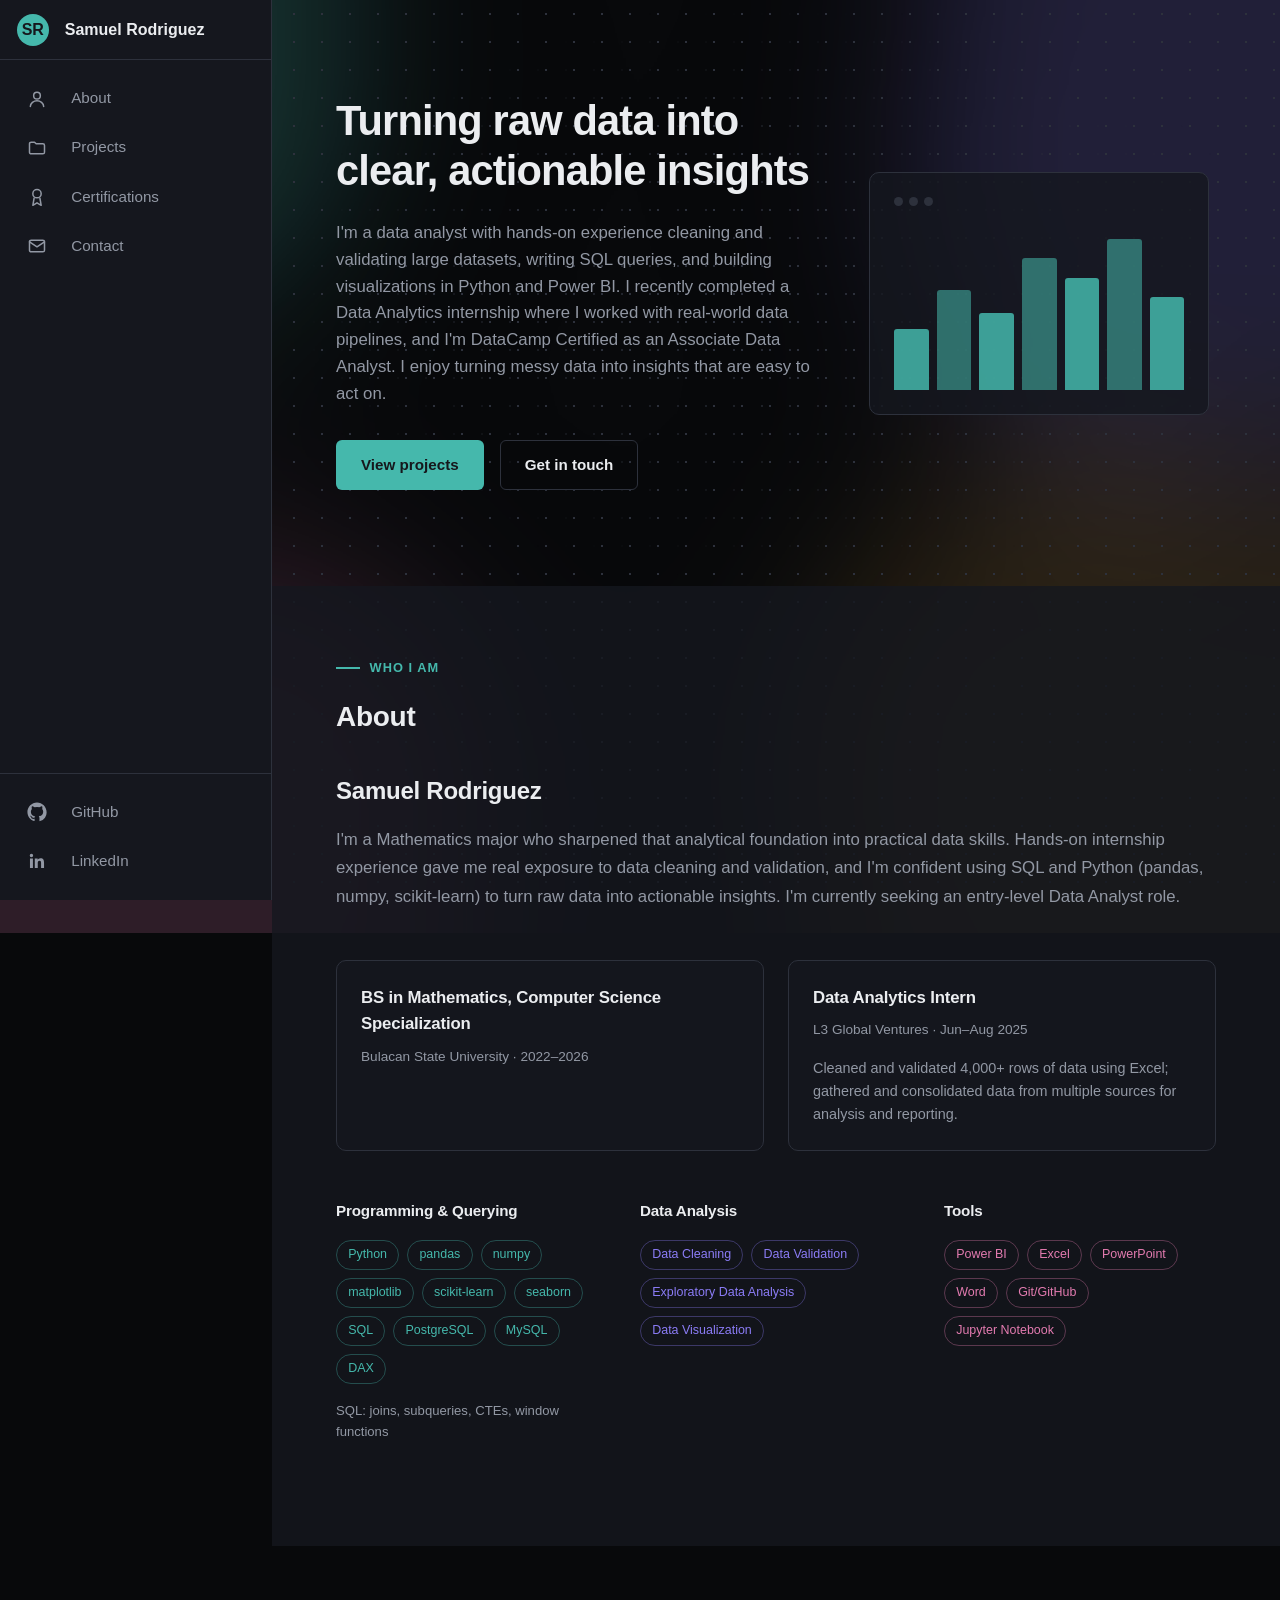
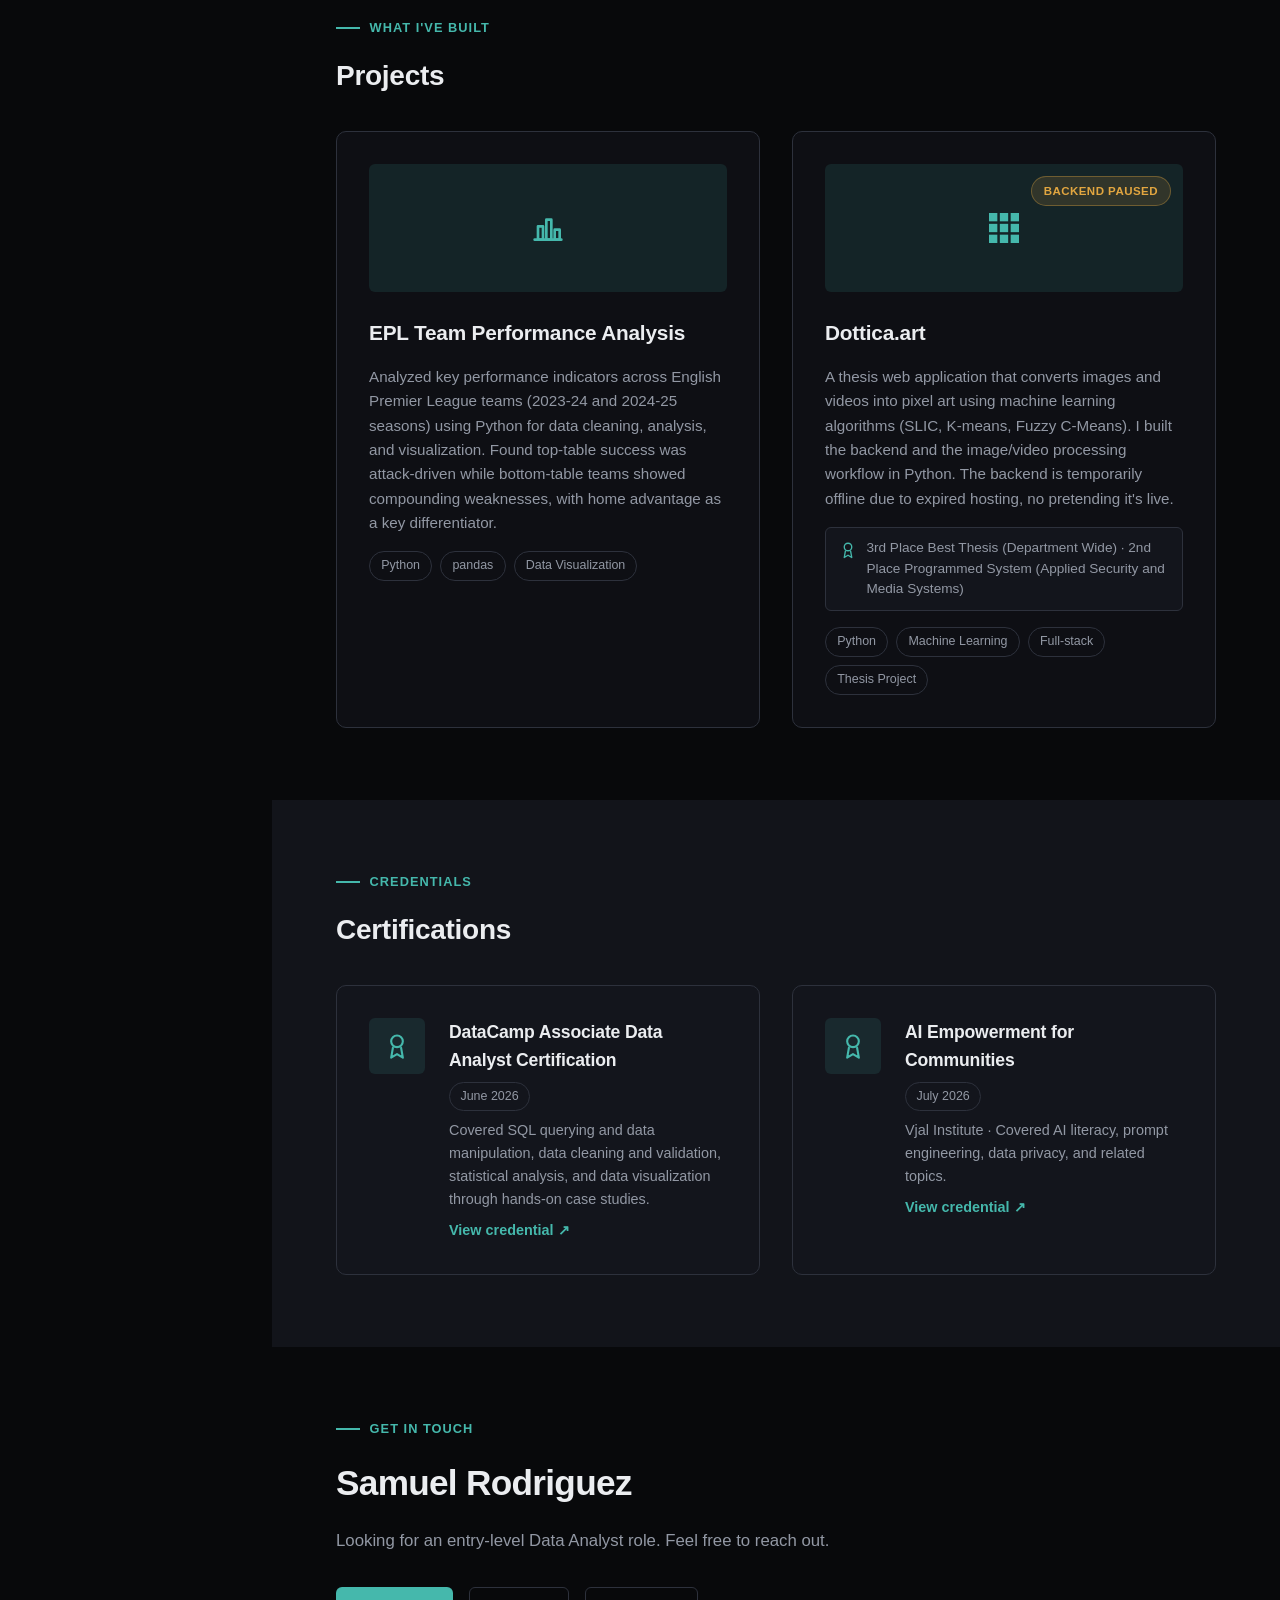
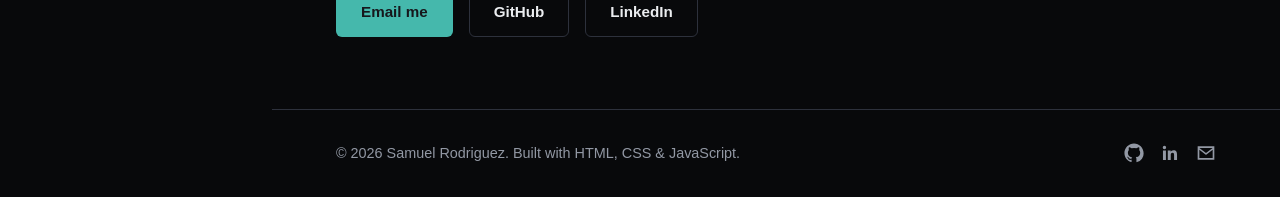
==== index.html @ 85817765 "Initial commit: Samuel Rodriguez data analyst portfolio Static HTML/CSS/JS portfolio site with EPL a" ====
<!DOCTYPE html>
<html lang="en">
<head>
  <meta charset="UTF-8">
  <meta name="viewport" content="width=device-width, initial-scale=1.0">
  <meta name="description" content="Samuel Rodriguez, Data Analyst portfolio featuring projects in Python, SQL, and Power BI.">
  <meta name="theme-color" content="#12141a">
  <title>Samuel Rodriguez | Data Analyst Portfolio</title>
  <link rel="icon" href="favicon.ico" sizes="any">
  <link rel="icon" href="assets/images/favicon-32x32.png" type="image/png" sizes="32x32">
  <link rel="icon" href="assets/images/favicon-16x16.png" type="image/png" sizes="16x16">
  <link rel="icon" href="assets/images/icon-192.png" type="image/png" sizes="192x192">
  <link rel="apple-touch-icon" href="assets/images/apple-touch-icon.png">
  <link rel="stylesheet" href="css/style.css?v=30">
</head>
<body>

  <input type="checkbox" id="sidebar-toggle" class="visually-hidden-checkbox">
  <label for="sidebar-toggle" class="sidebar-toggle-btn" aria-label="Toggle navigation menu">
    <svg viewBox="0 0 24 24" width="20" height="20" fill="none" stroke="currentColor" stroke-width="2" stroke-linecap="round" aria-hidden="true"><line x1="3" y1="6" x2="21" y2="6"/><line x1="3" y1="12" x2="21" y2="12"/><line x1="3" y1="18" x2="21" y2="18"/></svg>
  </label>

  <aside class="sidebar">
    <div class="sidebar-inner">
      <a href="#hero" class="sidebar-logo">
        <span class="sidebar-logo-mark">SR</span>
        Samuel Rodriguez
      </a>

      <nav class="sidebar-nav">
        <a href="#about">
          <svg viewBox="0 0 24 24" width="20" height="20" fill="none" stroke="currentColor" stroke-width="1.8" stroke-linecap="round" stroke-linejoin="round" aria-hidden="true"><circle cx="12" cy="8" r="4"/><path d="M4 21c0-4 4-7 8-7s8 3 8 7"/></svg>
          About
        </a>
        <a href="#projects">
          <svg viewBox="0 0 24 24" width="20" height="20" fill="none" stroke="currentColor" stroke-width="1.8" stroke-linecap="round" stroke-linejoin="round" aria-hidden="true"><path d="M3 7a2 2 0 0 1 2-2h4l2 2h8a2 2 0 0 1 2 2v8a2 2 0 0 1-2 2H5a2 2 0 0 1-2-2V7z"/></svg>
          Projects
        </a>
        <a href="#certifications">
          <svg viewBox="0 0 24 24" width="20" height="20" fill="none" stroke="currentColor" stroke-width="1.8" stroke-linecap="round" stroke-linejoin="round" aria-hidden="true"><circle cx="12" cy="8" r="5"/><path d="M8.5 13.5 7 22l5-3 5 3-1.5-8.5"/></svg>
          Certifications
        </a>
        <a href="#contact">
          <svg viewBox="0 0 24 24" width="20" height="20" fill="none" stroke="currentColor" stroke-width="1.8" stroke-linecap="round" stroke-linejoin="round" aria-hidden="true"><rect x="3" y="5" width="18" height="14" rx="2"/><path d="m3 7 9 6 9-6"/></svg>
          Contact
        </a>
      </nav>

      <div class="sidebar-social">
        <a href="https://github.com/samuel618" target="_blank" rel="noopener noreferrer">
          <svg viewBox="0 0 24 24" width="20" height="20" fill="currentColor" aria-hidden="true"><path d="M12 .5C5.73.5.5 5.73.5 12c0 5.08 3.29 9.39 7.86 10.91.57.1.78-.25.78-.55 0-.27-.01-1.17-.02-2.12-3.2.7-3.88-1.36-3.88-1.36-.53-1.34-1.29-1.7-1.29-1.7-1.05-.72.08-.71.08-.71 1.16.08 1.77 1.19 1.77 1.19 1.03 1.77 2.71 1.26 3.37.96.1-.75.4-1.26.73-1.55-2.55-.29-5.23-1.28-5.23-5.7 0-1.26.45-2.29 1.19-3.1-.12-.29-.52-1.46.11-3.05 0 0 .97-.31 3.18 1.18a11.05 11.05 0 0 1 5.8 0c2.2-1.49 3.17-1.18 3.17-1.18.63 1.59.23 2.76.11 3.05.74.81 1.19 1.84 1.19 3.1 0 4.43-2.69 5.41-5.25 5.69.41.36.78 1.07.78 2.15 0 1.55-.01 2.8-.01 3.18 0 .3.2.66.79.55A10.52 10.52 0 0 0 23.5 12c0-6.27-5.23-11.5-11.5-11.5z"/></svg>
          GitHub
        </a>
        <a href="https://www.linkedin.com/in/samuel-rodriguez-b9580335b" target="_blank" rel="noopener noreferrer">
          <svg viewBox="0 0 24 24" width="20" height="20" fill="currentColor" aria-hidden="true"><path d="M20.45 20.45h-3.55v-5.57c0-1.33-.02-3.04-1.85-3.04-1.85 0-2.14 1.45-2.14 2.94v5.67H9.36V9h3.41v1.56h.05c.47-.9 1.63-1.85 3.36-1.85 3.6 0 4.27 2.37 4.27 5.45v6.29zM5.34 7.43a2.06 2.06 0 1 1 0-4.12 2.06 2.06 0 0 1 0 4.12zM7.12 20.45H3.56V9h3.56v11.45z"/></svg>
          LinkedIn
        </a>
      </div>
    </div>
  </aside>

  <main>
    <section class="hero" id="hero">
      <div class="container hero-grid">
        <div class="hero-content">
          <h1 class="hero-headline">Turning raw data into clear, actionable insights</h1>
          <p class="hero-intro">
            I'm a data analyst with hands-on experience cleaning and validating large datasets,
            writing SQL queries, and building visualizations in Python and Power BI. I recently
            completed a Data Analytics internship where I worked with real-world data pipelines,
            and I'm DataCamp Certified as an Associate Data Analyst. I enjoy turning messy data
            into insights that are easy to act on.
          </p>
          <div class="hero-actions">
            <a href="#projects" class="btn btn-primary">View projects</a>
            <a href="mailto:samuelrod005@gmail.com" class="btn btn-secondary">Get in touch</a>
          </div>
        </div>

        <div class="hero-visual" aria-hidden="true">
          <div class="chart-card">
            <div class="chart-card-header">
              <span></span><span></span><span></span>
            </div>
            <div class="chart-bars">
              <div class="bar" style="--h: 38%"></div>
              <div class="bar" style="--h: 62%"></div>
              <div class="bar" style="--h: 48%"></div>
              <div class="bar" style="--h: 82%"></div>
              <div class="bar" style="--h: 70%"></div>
              <div class="bar" style="--h: 94%"></div>
              <div class="bar" style="--h: 58%"></div>
            </div>
          </div>
        </div>
      </div>
    </section>

    <section class="about" id="about">
      <div class="container">
        <div class="section-kicker">Who I am</div>
        <h2 class="section-heading">About</h2>
        <p class="about-name">Samuel Rodriguez</p>

        <p class="about-bio">
          I'm a Mathematics major who sharpened that analytical foundation into practical data
          skills. Hands-on internship experience gave me real exposure to data cleaning and
          validation, and I'm confident using SQL and Python (pandas, numpy, scikit-learn) to turn
          raw data into actionable insights. I'm currently seeking an entry-level Data Analyst role.
        </p>

        <div class="about-grid">
          <div class="about-card">
            <h3>BS in Mathematics, Computer Science Specialization</h3>
            <p class="about-card-meta">Bulacan State University &middot; 2022&ndash;2026</p>
          </div>
          <div class="about-card">
            <h3>Data Analytics Intern</h3>
            <p class="about-card-meta">L3 Global Ventures &middot; Jun&ndash;Aug 2025</p>
            <p>
              Cleaned and validated 4,000+ rows of data using Excel; gathered and consolidated data
              from multiple sources for analysis and reporting.
            </p>
          </div>
        </div>

        <div class="skills">
          <div class="skill-group">
            <h3 class="skill-group-title">Programming &amp; Querying</h3>
            <ul class="tag-list tag-list--teal">
              <li class="tag">Python</li>
              <li class="tag">pandas</li>
              <li class="tag">numpy</li>
              <li class="tag">matplotlib</li>
              <li class="tag">scikit-learn</li>
              <li class="tag">seaborn</li>
              <li class="tag">SQL</li>
              <li class="tag">PostgreSQL</li>
              <li class="tag">MySQL</li>
              <li class="tag">DAX</li>
            </ul>
            <p class="skill-group-note">SQL: joins, subqueries, CTEs, window functions</p>
          </div>
          <div class="skill-group">
            <h3 class="skill-group-title">Data Analysis</h3>
            <ul class="tag-list tag-list--violet">
              <li class="tag">Data Cleaning</li>
              <li class="tag">Data Validation</li>
              <li class="tag">Exploratory Data Analysis</li>
              <li class="tag">Data Visualization</li>
            </ul>
          </div>
          <div class="skill-group">
            <h3 class="skill-group-title">Tools</h3>
            <ul class="tag-list tag-list--rose">
              <li class="tag">Power BI</li>
              <li class="tag">Excel</li>
              <li class="tag">PowerPoint</li>
              <li class="tag">Word</li>
              <li class="tag">Git/GitHub</li>
              <li class="tag">Jupyter Notebook</li>
            </ul>
          </div>
        </div>
      </div>
    </section>

    <section class="projects" id="projects">
      <div class="container">
        <div class="section-kicker">What I've built</div>
        <h2 class="section-heading">Projects</h2>
        <div class="project-grid">

          <a class="project-card" href="projects/epl-team-performance-analysis.html">
            <div class="project-card-cover" aria-hidden="true">
              <svg viewBox="0 0 24 24" width="40" height="40" fill="none" stroke="currentColor" stroke-width="1.6" stroke-linecap="round" stroke-linejoin="round"><path d="M4 19h16"/><rect x="6" y="11" width="3" height="8"/><rect x="11" y="7" width="3" height="12"/><rect x="16" y="13" width="3" height="6"/></svg>
            </div>
            <div class="project-card-body">
              <h3 class="project-card-title">EPL Team Performance Analysis</h3>
              <p class="project-card-desc">
                Analyzed key performance indicators across English Premier League teams (2023-24 and
                2024-25 seasons) using Python for data cleaning, analysis, and visualization. Found
                top-table success was attack-driven while bottom-table teams showed compounding
                weaknesses, with home advantage as a key differentiator.
              </p>
              <ul class="tag-list">
                <li class="tag">Python</li>
                <li class="tag">pandas</li>
                <li class="tag">Data Visualization</li>
              </ul>
            </div>
          </a>

          <a class="project-card" href="projects/dottica-art.html">
            <div class="project-card-cover" aria-hidden="true">
              <span class="status-badge status-badge--warning">Backend paused</span>
              <svg viewBox="0 0 24 24" width="40" height="40" fill="currentColor" aria-hidden="true"><rect x="3" y="3" width="5" height="5"/><rect x="9.5" y="3" width="5" height="5"/><rect x="16" y="3" width="5" height="5"/><rect x="3" y="9.5" width="5" height="5"/><rect x="9.5" y="9.5" width="5" height="5"/><rect x="16" y="9.5" width="5" height="5"/><rect x="3" y="16" width="5" height="5"/><rect x="9.5" y="16" width="5" height="5"/><rect x="16" y="16" width="5" height="5"/></svg>
            </div>
            <div class="project-card-body">
              <h3 class="project-card-title">Dottica.art</h3>
              <p class="project-card-desc">
                A thesis web application that converts images and videos into pixel art using
                machine learning algorithms (SLIC, K-means, Fuzzy C-Means). I built the backend
                and the image/video processing workflow in Python. The backend is temporarily
                offline due to expired hosting, no pretending it's live.
              </p>
              <div class="project-card-awards">
                <svg viewBox="0 0 24 24" width="18" height="18" fill="none" stroke="currentColor" stroke-width="1.8" stroke-linecap="round" stroke-linejoin="round" aria-hidden="true"><circle cx="12" cy="8" r="5"/><path d="M8.5 13.5 7 22l5-3 5 3-1.5-8.5"/></svg>
                <span>3rd Place Best Thesis (Department Wide) &middot; 2nd Place Programmed System (Applied Security and Media Systems)</span>
              </div>
              <ul class="tag-list">
                <li class="tag">Python</li>
                <li class="tag">Machine Learning</li>
                <li class="tag">Full-stack</li>
                <li class="tag">Thesis Project</li>
              </ul>
            </div>
          </a>

          <!--
            CARD TEMPLATE — copy this block for each new project, fill in
            the placeholders, and point href/notebook links at your new
            project's files. See projects/_template.html for the matching
            detail page (with Notebook / Power BI / SQL result sections).

          <a class="project-card" href="projects/[project-slug].html">
            <div class="project-card-cover" aria-hidden="true">
              <svg viewBox="0 0 24 24" width="40" height="40" fill="none" stroke="currentColor" stroke-width="1.6" stroke-linecap="round" stroke-linejoin="round"><path d="M4 19h16"/><rect x="6" y="11" width="3" height="8"/><rect x="11" y="7" width="3" height="12"/><rect x="16" y="13" width="3" height="6"/></svg>
            </div>
            <div class="project-card-body">
              <h3 class="project-card-title">[Project Title]</h3>
              <p class="project-card-desc">
                [One or two sentences: what the project analyzes, the approach, and the headline finding.]
              </p>
              <ul class="tag-list">
                <li class="tag">[Tag]</li>
                <li class="tag">[Tag]</li>
                <li class="tag">[Tag]</li>
              </ul>
            </div>
          </a>
          -->

          <!-- More project cards go here (added in later steps) -->
        </div>
      </div>
    </section>

    <section class="certifications" id="certifications">
      <div class="container">
        <div class="section-kicker">Credentials</div>
        <h2 class="section-heading">Certifications</h2>
        <div class="cert-grid">

          <a class="cert-card" href="https://www.datacamp.com/certificate/DAA0010556005533" target="_blank" rel="noopener noreferrer">
            <div class="cert-card-cover" aria-hidden="true">
              <svg viewBox="0 0 24 24" width="28" height="28" fill="none" stroke="currentColor" stroke-width="1.8" stroke-linecap="round" stroke-linejoin="round"><circle cx="12" cy="8" r="5"/><path d="M8.5 13.5 7 22l5-3 5 3-1.5-8.5"/></svg>
            </div>
            <div class="cert-card-body">
              <div class="cert-card-heading">
                <h3 class="cert-card-title">DataCamp Associate Data Analyst Certification</h3>
                <span class="cert-card-date">June 2026</span>
              </div>
              <p class="cert-card-desc">
                Covered SQL querying and data manipulation, data cleaning and validation,
                statistical analysis, and data visualization through hands-on case studies.
              </p>
              <span class="project-link">View credential &#8599;</span>
            </div>
          </a>

          <a class="cert-card" href="https://cert.vjal.ai/certificate/?uid=6587735702311236791" target="_blank" rel="noopener noreferrer">
            <div class="cert-card-cover" aria-hidden="true">
              <svg viewBox="0 0 24 24" width="28" height="28" fill="none" stroke="currentColor" stroke-width="1.8" stroke-linecap="round" stroke-linejoin="round"><circle cx="12" cy="8" r="5"/><path d="M8.5 13.5 7 22l5-3 5 3-1.5-8.5"/></svg>
            </div>
            <div class="cert-card-body">
              <div class="cert-card-heading">
                <h3 class="cert-card-title">AI Empowerment for Communities</h3>
                <span class="cert-card-date">July 2026</span>
              </div>
              <p class="cert-card-desc">
                Vjal Institute &middot; Covered AI literacy, prompt engineering, data privacy,
                and related topics.
              </p>
              <span class="project-link">View credential &#8599;</span>
            </div>
          </a>

          <!-- More certification cards go here as new credentials are completed -->
        </div>
      </div>
    </section>

    <section class="contact" id="contact">
      <div class="container">
        <div class="section-kicker">Get in touch</div>
        <h2 class="contact-name">Samuel Rodriguez</h2>
        <p class="contact-tagline">
          Looking for an entry-level Data Analyst role. Feel free to reach out.
        </p>
        <div class="contact-actions">
          <a href="mailto:samuelrod005@gmail.com" class="btn btn-primary">Email me</a>
          <a href="https://github.com/samuel618" target="_blank" rel="noopener noreferrer" class="btn btn-secondary">GitHub</a>
          <a href="https://www.linkedin.com/in/samuel-rodriguez-b9580335b" target="_blank" rel="noopener noreferrer" class="btn btn-secondary">LinkedIn</a>
        </div>
      </div>
    </section>
  </main>

  <footer class="site-footer">
    <div class="container footer-content">
      <p class="footer-text">&copy; 2026 Samuel Rodriguez. Built with HTML, CSS &amp; JavaScript.</p>
      <div class="footer-social">
        <a href="https://github.com/samuel618" target="_blank" rel="noopener noreferrer" aria-label="GitHub profile">
          <svg viewBox="0 0 24 24" width="20" height="20" fill="currentColor" aria-hidden="true"><path d="M12 .5C5.73.5.5 5.73.5 12c0 5.08 3.29 9.39 7.86 10.91.57.1.78-.25.78-.55 0-.27-.01-1.17-.02-2.12-3.2.7-3.88-1.36-3.88-1.36-.53-1.34-1.29-1.7-1.29-1.7-1.05-.72.08-.71.08-.71 1.16.08 1.77 1.19 1.77 1.19 1.03 1.77 2.71 1.26 3.37.96.1-.75.4-1.26.73-1.55-2.55-.29-5.23-1.28-5.23-5.7 0-1.26.45-2.29 1.19-3.1-.12-.29-.52-1.46.11-3.05 0 0 .97-.31 3.18 1.18a11.05 11.05 0 0 1 5.8 0c2.2-1.49 3.17-1.18 3.17-1.18.63 1.59.23 2.76.11 3.05.74.81 1.19 1.84 1.19 3.1 0 4.43-2.69 5.41-5.25 5.69.41.36.78 1.07.78 2.15 0 1.55-.01 2.8-.01 3.18 0 .3.2.66.79.55A10.52 10.52 0 0 0 23.5 12c0-6.27-5.23-11.5-11.5-11.5z"/></svg>
        </a>
        <a href="https://www.linkedin.com/in/samuel-rodriguez-b9580335b" target="_blank" rel="noopener noreferrer" aria-label="LinkedIn profile">
          <svg viewBox="0 0 24 24" width="20" height="20" fill="currentColor" aria-hidden="true"><path d="M20.45 20.45h-3.55v-5.57c0-1.33-.02-3.04-1.85-3.04-1.85 0-2.14 1.45-2.14 2.94v5.67H9.36V9h3.41v1.56h.05c.47-.9 1.63-1.85 3.36-1.85 3.6 0 4.27 2.37 4.27 5.45v6.29zM5.34 7.43a2.06 2.06 0 1 1 0-4.12 2.06 2.06 0 0 1 0 4.12zM7.12 20.45H3.56V9h3.56v11.45z"/></svg>
        </a>
        <a href="mailto:samuelrod005@gmail.com" aria-label="Email Samuel">
          <svg viewBox="0 0 24 24" width="20" height="20" fill="currentColor" aria-hidden="true"><path d="M2 4h20v16H2V4zm2 2v.01L12 12l8-5.99V6H4zm16 2.24l-7.4 5.55a1 1 0 0 1-1.2 0L4 8.24V18h16V8.24z"/></svg>
        </a>
      </div>
    </div>
  </footer>

  <button type="button" id="scroll-top-btn" class="scroll-top-btn" aria-label="Scroll to top">
    <svg viewBox="0 0 24 24" width="20" height="20" fill="none" stroke="currentColor" stroke-width="2" stroke-linecap="round" stroke-linejoin="round" aria-hidden="true"><line x1="12" y1="19" x2="12" y2="5"/><polyline points="5 12 12 5 19 12"/></svg>
  </button>

  <script src="js/main.js?v=4"></script>
</body>
</html>
---- css/style.css ----
/* -------------------------------------------------------
   Variables (dark theme is the default look)
------------------------------------------------------- */
:root {
  /* Colors */
  --color-bg: #08090b;
  --color-bg-translucent: rgba(8, 9, 11, 0.85);
  --color-surface: #15171e;
  --color-surface-soft: rgba(21, 23, 30, 0.5);
  --color-surface-translucent: rgba(21, 23, 30, 0.8);
  --color-text: #ebedf0;
  --color-text-muted: #9298a4;
  --color-border: #2d313c;
  --color-primary: #45b8ac;
  --color-primary-hover: #379288;
  --color-primary-soft: rgba(69, 184, 172, 0.12);
  --color-warning: #e2a640;
  --color-warning-soft: rgba(226, 166, 64, 0.14);
  --color-violet: #8b7cf6;
  --color-violet-soft: rgba(139, 124, 246, 0.14);
  --color-rose: #e37bb0;
  --color-rose-soft: rgba(227, 123, 176, 0.14);

  /* Typography */
  --font-sans: -apple-system, BlinkMacSystemFont, "Segoe UI", Roboto, Helvetica, Arial, sans-serif;
  --font-mono: "SFMono-Regular", Consolas, "Liberation Mono", Menlo, monospace;

  /* Spacing scale */
  --space-1: 0.5rem;
  --space-2: 1rem;
  --space-3: 1.5rem;
  --space-4: 2rem;
  --space-5: 3rem;
  --space-6: 4.5rem;
  --space-7: 6rem;

  /* Layout */
  --max-width: 1320px;
  --container-padding: clamp(1.25rem, 5vw, 4rem);
  --sidebar-expanded: 272px;
  --project-content-width: min(1200px, 90%);
  --radius-sm: 6px;
  --radius-md: 10px;
  --transition: 0.15s ease;
}

/* Smooth cross-fade when navigating between pages (e.g. a project
   card to its detail page, or "Back to projects"). Native browser
   feature: no JS, and browsers that don't support it just navigate
   normally with no error. */
@view-transition {
  navigation: auto;
}

/* -------------------------------------------------------
   Reset
------------------------------------------------------- */
*,
*::before,
*::after {
  box-sizing: border-box;
}

html {
  scroll-behavior: smooth;
}

body {
  margin: 0;
  font-family: var(--font-sans);
  color: var(--color-text);
  background-color: var(--color-bg);
  line-height: 1.6;
  padding-left: var(--sidebar-expanded);
  /* Ambient background: the same crisp dot-grid used in the hero
     (procedural CSS, not a noisy raster texture) layered over a
     soft color-blob wash. Sections with their own solid
     background-color (About, Certifications) simply paint over
     both, so they only ever show through in the Hero/Projects/
     Footer bands. Fixed attachment makes those bands read as one
     continuous backdrop. Purely decorative — doesn't affect
     layout or element positions. */
  background-image: radial-gradient(var(--color-border) 1px, transparent 1px), url("../assets/images/bg-ambient.png");
  background-repeat: repeat, no-repeat;
  background-position: top left, top center;
  background-size: 28px 28px, cover;
  background-attachment: fixed, fixed;
}

@media (max-width: 768px) {
  body {
    background-attachment: scroll, scroll;
  }
}

ul {
  list-style: none;
  margin: 0;
  padding: 0;
}

a {
  color: inherit;
  text-decoration: none;
}

img {
  max-width: 100%;
  display: block;
}

h1, h2, h3, p {
  margin: 0;
}

.container {
  width: 100%;
  max-width: var(--max-width);
  margin: 0 auto;
  padding: 0 var(--container-padding);
}

/* -------------------------------------------------------
   Sidebar navigation
   Always open on desktop. On mobile it's an off-canvas
   drawer opened with the toggle button.
------------------------------------------------------- */
.visually-hidden-checkbox {
  position: absolute;
  width: 1px;
  height: 1px;
  padding: 0;
  margin: -1px;
  overflow: hidden;
  clip: rect(0, 0, 0, 0);
  white-space: nowrap;
  border: 0;
}

.sidebar-toggle-btn {
  display: none;
  position: fixed;
  top: 12px;
  left: 12px;
  z-index: 250;
  align-items: center;
  justify-content: center;
  width: 40px;
  height: 40px;
  background-color: var(--color-surface);
  border: 1px solid var(--color-border);
  border-radius: var(--radius-sm);
  color: var(--color-text);
  cursor: pointer;
}

.sidebar {
  position: fixed;
  top: 0;
  left: 0;
  height: 100vh;
  width: var(--sidebar-expanded);
  background-color: var(--color-surface);
  border-right: 1px solid var(--color-border);
  z-index: 200;
  overflow: hidden;
}

.sidebar-inner {
  width: var(--sidebar-expanded);
  height: 100%;
  display: flex;
  flex-direction: column;
}

.sidebar-logo {
  display: flex;
  align-items: center;
  gap: var(--space-2);
  height: 60px;
  padding: 0 var(--space-2) 0 1.05rem;
  flex-shrink: 0;
  border-bottom: 1px solid var(--color-border);
  font-weight: 700;
  white-space: nowrap;
}

.sidebar-logo-mark {
  display: flex;
  align-items: center;
  justify-content: center;
  width: 32px;
  height: 32px;
  border-radius: 50%;
  background-color: var(--color-primary);
  color: #16171c;
  font-weight: 700;
  flex-shrink: 0;
}

.sidebar-nav {
  flex: 1;
  display: flex;
  flex-direction: column;
  gap: 0.25rem;
  padding: var(--space-2);
}

.sidebar-nav a,
.sidebar-social a {
  display: flex;
  align-items: center;
  gap: var(--space-3);
  padding: 0.65rem 0.7rem;
  border-radius: var(--radius-sm);
  color: var(--color-text-muted);
  white-space: nowrap;
  font-size: 0.95rem;
  transition: background-color var(--transition), color var(--transition), box-shadow var(--transition);
}

.sidebar-nav a:hover,
.sidebar-social a:hover {
  background-color: var(--color-primary-soft);
  color: var(--color-primary);
}

.sidebar-nav a.active {
  background-color: var(--color-primary-soft);
  color: var(--color-primary);
  font-weight: 600;
  box-shadow: inset 3px 0 0 var(--color-primary);
}

.sidebar-nav svg,
.sidebar-social svg {
  flex-shrink: 0;
}

.sidebar-social {
  display: flex;
  flex-direction: column;
  gap: 0.25rem;
  padding: var(--space-2);
  border-top: 1px solid var(--color-border);
  flex-shrink: 0;
}

/* -------------------------------------------------------
   Buttons
------------------------------------------------------- */
.btn {
  display: inline-block;
  padding: 0.75rem 1.5rem;
  border-radius: var(--radius-sm);
  font-weight: 600;
  font-size: 0.95rem;
  border: 1px solid transparent;
  transition: background-color var(--transition), color var(--transition), border-color var(--transition);
}

.btn-primary {
  background-color: var(--color-primary);
  color: #16171c;
}

.btn-primary:hover {
  background-color: var(--color-primary-hover);
}

.btn-secondary {
  background-color: transparent;
  color: var(--color-text);
  border-color: var(--color-border);
}

.btn-secondary:hover {
  border-color: var(--color-primary);
  color: var(--color-primary);
}

/* -------------------------------------------------------
   Hero
------------------------------------------------------- */
.hero {
  position: relative;
  padding: var(--space-7) 0;
  overflow: hidden;
}

/* Subtle dot-grid texture behind the hero content, fading out
   toward the edges so it reads as texture, not a busy pattern. */
.hero::before {
  content: "";
  position: absolute;
  inset: 0;
  background-image: radial-gradient(var(--color-border) 1px, transparent 1px);
  background-size: 28px 28px;
  -webkit-mask-image: radial-gradient(ellipse at center, #000 0%, transparent 70%);
  mask-image: radial-gradient(ellipse at center, #000 0%, transparent 70%);
  pointer-events: none;
}

.hero > .container {
  position: relative;
}

.hero-grid {
  display: grid;
  grid-template-columns: 1.15fr 0.85fr;
  align-items: center;
  gap: var(--space-5);
}

.hero-content {
  display: flex;
  flex-direction: column;
  align-items: flex-start;
  gap: var(--space-3);
}

/* "Currently learning" status tag: an outlined pulsing indicator
   instead of a filled marketing-style badge. */
.status-tag {
  display: inline-flex;
  align-items: center;
  gap: 0.6rem;
  padding: 0.4rem 0.9rem 0.4rem 0.75rem;
  border: 1px solid var(--color-border);
  border-radius: 999px;
  font-size: 0.85rem;
  color: var(--color-text-muted);
}

.status-dot {
  width: 7px;
  height: 7px;
  border-radius: 50%;
  background-color: var(--color-primary);
  position: relative;
  flex-shrink: 0;
}

.status-dot::after {
  content: "";
  position: absolute;
  inset: -5px;
  border-radius: 50%;
  border: 1px solid var(--color-primary);
  opacity: 0.6;
  animation: status-pulse 2.4s ease-out infinite;
}

@keyframes status-pulse {
  0% { transform: scale(0.7); opacity: 0.6; }
  70% { transform: scale(1.8); opacity: 0; }
  100% { opacity: 0; }
}

.hero-headline {
  font-size: 2.6rem;
  line-height: 1.2;
  letter-spacing: -0.02em;
}

.hero-intro {
  color: var(--color-text-muted);
  font-size: 1.05rem;
  max-width: 54ch;
}

.hero-actions {
  display: flex;
  gap: var(--space-2);
  margin-top: var(--space-1);
}

/* Hero visual: a small mock dashboard card, filling the right-hand
   side instead of leaving it empty. */
.hero-visual {
  display: flex;
  justify-content: center;
}

.chart-card {
  width: 100%;
  max-width: 340px;
  background-color: var(--color-surface-translucent);
  border: 1px solid var(--color-border);
  border-radius: var(--radius-md);
  padding: var(--space-3);
}

.chart-card-header {
  display: flex;
  gap: 6px;
  margin-bottom: var(--space-3);
}

.chart-card-header span {
  width: 9px;
  height: 9px;
  border-radius: 50%;
  background-color: var(--color-border);
}

.chart-bars {
  display: flex;
  align-items: flex-end;
  gap: var(--space-1);
  height: 160px;
}

.bar {
  flex: 1;
  height: var(--h);
  background-color: var(--color-primary);
  border-radius: 3px 3px 0 0;
  opacity: 0.85;
}

.bar:nth-child(even) {
  opacity: 0.55;
}

/* -------------------------------------------------------
   Section headings
------------------------------------------------------- */
.section-kicker {
  display: flex;
  align-items: center;
  gap: 0.6rem;
  color: var(--color-primary);
  font-size: 0.8rem;
  font-weight: 700;
  text-transform: uppercase;
  letter-spacing: 0.08em;
  margin-bottom: var(--space-2);
}

.section-kicker::before {
  content: "";
  width: 24px;
  height: 2px;
  background-color: var(--color-primary);
  display: inline-block;
}

.section-heading {
  font-size: 1.75rem;
  letter-spacing: -0.01em;
  margin-bottom: var(--space-4);
}

.about,
.projects,
.certifications,
.contact {
  padding: var(--space-6) 0;
}

.about,
.certifications {
  background-color: var(--color-surface-translucent);
}

.contact-name {
  font-size: 2.2rem;
  letter-spacing: -0.02em;
  margin-bottom: var(--space-2);
}

.contact-tagline {
  color: var(--color-text-muted);
  font-size: 1.05rem;
  max-width: 60ch;
  margin-bottom: var(--space-4);
}

.contact-actions {
  display: flex;
  flex-wrap: wrap;
  gap: var(--space-2);
}

.project-grid,
.cert-grid {
  display: grid;
  grid-template-columns: repeat(auto-fill, minmax(320px, 1fr));
  gap: var(--space-4);
}

/* -------------------------------------------------------
   About section
------------------------------------------------------- */
.about-name {
  font-size: 1.5rem;
  font-weight: 700;
  letter-spacing: -0.01em;
  margin-bottom: var(--space-2);
}

.about-bio {
  color: var(--color-text-muted);
  font-size: 1.05rem;
  line-height: 1.7;
  margin-bottom: var(--space-5);
}

.about-grid {
  display: grid;
  grid-template-columns: repeat(auto-fit, minmax(260px, 1fr));
  gap: var(--space-3);
  margin-bottom: var(--space-5);
}

.about-card {
  border: 1px solid var(--color-border);
  border-radius: var(--radius-md);
  padding: var(--space-3);
  background-color: var(--color-surface-translucent);
}

.about-card h3 {
  font-size: 1.05rem;
  letter-spacing: -0.01em;
  margin-bottom: var(--space-1);
}

.about-card-meta {
  color: var(--color-text-muted);
  font-size: 0.85rem;
  margin-bottom: var(--space-2);
}

.about-card p:not(.about-card-meta) {
  color: var(--color-text-muted);
  font-size: 0.9rem;
  line-height: 1.6;
}

.skills {
  display: grid;
  grid-template-columns: repeat(auto-fit, minmax(220px, 1fr));
  gap: var(--space-4);
  margin-bottom: var(--space-4);
}

.skill-group-title {
  font-size: 0.95rem;
  letter-spacing: -0.01em;
  margin-bottom: var(--space-2);
}

.skill-group-note {
  margin-top: var(--space-2);
  color: var(--color-text-muted);
  font-size: 0.82rem;
}

/* Each skill group gets its own tag color, purely so the three
   categories are easier to tell apart at a glance. */
.tag-list--teal .tag {
  color: var(--color-primary);
  border-color: rgba(69, 184, 172, 0.35);
}

.tag-list--violet .tag {
  color: var(--color-violet);
  border-color: rgba(139, 124, 246, 0.35);
}

.tag-list--rose .tag {
  color: var(--color-rose);
  border-color: rgba(227, 123, 176, 0.35);
}

/* -------------------------------------------------------
   Project cards
   The whole card is a single link through to the project's
   detail page — no separate footer links.
------------------------------------------------------- */
.project-card {
  display: flex;
  flex-direction: column;
  gap: var(--space-3);
  border: 1px solid var(--color-border);
  border-radius: var(--radius-md);
  padding: var(--space-4);
  background-color: var(--color-surface-soft);
  transition: border-color var(--transition), transform var(--transition);
}

.project-card:hover {
  border-color: var(--color-primary);
  transform: translateY(-3px);
}

.project-card-cover {
  position: relative;
  display: flex;
  align-items: center;
  justify-content: center;
  height: 128px;
  border-radius: var(--radius-sm);
  background-color: var(--color-primary-soft);
  color: var(--color-primary);
}

/* Status badge: an outlined pill for flagging non-standard project
   states (e.g. "Backend paused"). Warning-colored, not error-red,
   since it's a hosting/cost decision, not something broken. */
.status-badge {
  display: inline-flex;
  align-items: center;
  padding: 0.3rem 0.75rem;
  border-radius: 999px;
  font-size: 0.72rem;
  font-weight: 700;
  text-transform: uppercase;
  letter-spacing: 0.04em;
  white-space: nowrap;
}

.status-badge--warning {
  background-color: var(--color-warning-soft);
  color: var(--color-warning);
  border: 1px solid rgba(226, 166, 64, 0.35);
}

.project-card-cover .status-badge {
  position: absolute;
  top: 0.75rem;
  right: 0.75rem;
}

/* Awards callout: visually set apart from the description text so
   it reads as a credential, not another sentence of prose. */
.project-card-awards {
  display: flex;
  align-items: flex-start;
  gap: 0.6rem;
  padding: 0.65rem 0.8rem;
  border: 1px solid var(--color-border);
  border-radius: var(--radius-sm);
  background-color: var(--color-surface-translucent);
  color: var(--color-text-muted);
  font-size: 0.85rem;
  line-height: 1.5;
}

.project-card-awards svg {
  flex-shrink: 0;
  margin-top: 0.15rem;
  color: var(--color-primary);
}

.project-card-body {
  display: flex;
  flex-direction: column;
  gap: var(--space-2);
}

.project-card-title {
  font-size: 1.3rem;
  letter-spacing: -0.01em;
  transition: color var(--transition);
}

.project-card:hover .project-card-title {
  color: var(--color-primary);
}

.project-card-desc {
  color: var(--color-text-muted);
  font-size: 0.95rem;
}

.tag-list {
  display: flex;
  flex-wrap: wrap;
  gap: 0.5rem;
}

.tag {
  font-size: 0.78rem;
  padding: 0.25rem 0.7rem;
  border: 1px solid var(--color-border);
  border-radius: 999px;
  color: var(--color-text-muted);
}

.project-link {
  font-size: 0.9rem;
  font-weight: 600;
  color: var(--color-primary);
  transition: color var(--transition);
}

.project-link:hover {
  color: var(--color-primary-hover);
}

/* -------------------------------------------------------
   Certification cards
   A compact, horizontal layout (icon beside text, not a big
   cover banner) so these read as "credential" rather than
   "project" at a glance, even reusing the same accent color.
------------------------------------------------------- */
.cert-card {
  display: flex;
  align-items: flex-start;
  gap: var(--space-3);
  border: 1px solid var(--color-border);
  border-radius: var(--radius-md);
  padding: var(--space-4);
  background-color: var(--color-surface-soft);
  transition: border-color var(--transition), transform var(--transition);
}

.cert-card:hover {
  border-color: var(--color-primary);
  transform: translateY(-3px);
}

.cert-card-cover {
  display: flex;
  align-items: center;
  justify-content: center;
  width: 56px;
  height: 56px;
  flex-shrink: 0;
  border-radius: var(--radius-sm);
  background-color: var(--color-primary-soft);
  color: var(--color-primary);
}

.cert-card-body {
  display: flex;
  flex-direction: column;
  gap: 0.5rem;
  flex: 1;
  min-width: 0;
}

.cert-card-heading {
  display: flex;
  flex-wrap: wrap;
  align-items: baseline;
  justify-content: space-between;
  gap: 0.5rem;
}

.cert-card-title {
  font-size: 1.1rem;
  letter-spacing: -0.01em;
  transition: color var(--transition);
}

.cert-card:hover .cert-card-title {
  color: var(--color-primary);
}

.cert-card-date {
  flex-shrink: 0;
  font-size: 0.78rem;
  color: var(--color-text-muted);
  white-space: nowrap;
  padding: 0.2rem 0.65rem;
  border: 1px solid var(--color-border);
  border-radius: 999px;
}

.cert-card-desc {
  color: var(--color-text-muted);
  font-size: 0.9rem;
}

/* -------------------------------------------------------
   Project detail pages
   Every element inside (heading, prose, tags, links, the
   notebook embed) shares one content width via
   --project-content-width, set once on .project-detail and
   never overridden per-element, so they all line up on the
   same left edge and right edge. The container sits flush
   against the sidebar rather than being centered.
------------------------------------------------------- */
/* Solid, opaque backdrop for project detail pages: unlike the
   homepage bands, this page shouldn't show the ambient
   background image/texture through it, so text stays easy to
   read regardless of how translucent things get elsewhere. */
.detail-main {
  background-color: var(--color-bg-translucent);
}

.project-detail {
  max-width: var(--project-content-width);
  padding: var(--space-5) var(--container-padding) var(--space-7);
  margin: 0 auto;
}

.back-link {
  display: inline-block;
  color: var(--color-text-muted);
  font-size: 0.9rem;
  margin-bottom: var(--space-4);
  transition: color var(--transition);
}

.back-link:hover {
  color: var(--color-primary);
}

.project-detail-header {
  margin-bottom: var(--space-5);
}

.project-detail-header h1 {
  font-size: 2.1rem;
  letter-spacing: -0.02em;
  margin-bottom: var(--space-2);
}

.project-detail-header .status-badge {
  margin-bottom: var(--space-3);
}

.project-detail-header .tag-list {
  margin-bottom: var(--space-3);
}

.project-detail-links {
  display: flex;
  flex-wrap: wrap;
  gap: var(--space-3);
}

.project-section {
  margin-bottom: var(--space-6);
}

.project-section h2 {
  font-size: 1.35rem;
  letter-spacing: -0.01em;
  margin-bottom: var(--space-3);
}

.project-section p {
  color: var(--color-text-muted);
  line-height: 1.75;
}

.project-section p + p,
.project-section ul + p,
.project-section ol + p {
  margin-top: var(--space-3);
}

.project-section ul,
.project-section ol {
  color: var(--color-text-muted);
  line-height: 1.6;
  padding-left: 1.25rem;
  display: flex;
  flex-direction: column;
  gap: 0.65rem;
}

.project-section ul {
  list-style: disc;
}

.project-section ul li::marker {
  color: var(--color-primary);
}

.project-section li strong {
  color: var(--color-text);
}

/* The notebook preview fills the same shared content width as
   the text above it (no separate max-width or centering), with
   generous vertical space so it doesn't crowd the surrounding
   text. */
.notebook-frame {
  margin: var(--space-5) 0;
  border: 1px solid var(--color-border);
  border-radius: var(--radius-md);
  overflow: hidden;
}

.notebook-actions {
  margin-bottom: var(--space-3);
}

.notebook-frame iframe {
  width: 100%;
  height: 760px;
  border: 0;
  display: block;
  background-color: #ffffff;
}

/* -------------------------------------------------------
   Power BI embed (template)
   Power BI "Publish to Web" iframes are a fixed pixel size;
   aspect-ratio keeps them responsive without distorting the
   report. Use .powerbi-embed OR .powerbi-fallback, not both.
------------------------------------------------------- */
.powerbi-embed {
  border: 1px solid var(--color-border);
  border-radius: var(--radius-md);
  overflow: hidden;
  margin: var(--space-4) 0;
}

.powerbi-embed iframe {
  width: 100%;
  aspect-ratio: 16 / 9.75;
  border: 0;
  display: block;
  background-color: #ffffff;
}

.powerbi-fallback {
  border: 1px dashed var(--color-border);
  border-radius: var(--radius-md);
  overflow: hidden;
  margin: var(--space-4) 0;
}

.powerbi-fallback img,
.powerbi-fallback video {
  width: 100%;
  display: block;
}

.powerbi-fallback-note {
  padding: var(--space-2) var(--space-3);
  border-top: 1px dashed var(--color-border);
  color: var(--color-text-muted);
  font-size: 0.85rem;
}

/* -------------------------------------------------------
   SQL query block + results (template)
   Syntax highlighting is manual (wrap tokens in the spans
   below) rather than a JS library, keeping the site
   dependency-free. Classes: .sql-kw keywords, .sql-fn
   functions, .sql-str strings, .sql-num numbers, .sql-com
   comments.
------------------------------------------------------- */
.sql-code-block {
  background-color: var(--color-surface-translucent);
  border: 1px solid var(--color-border);
  border-radius: var(--radius-md);
  padding: var(--space-3);
  margin: var(--space-3) 0;
  overflow-x: auto;
}

.sql-code-block pre {
  margin: 0;
  font-family: var(--font-mono);
  font-size: 0.88rem;
  line-height: 1.6;
  color: var(--color-text);
  white-space: pre;
}

.sql-kw {
  color: var(--color-primary);
  font-weight: 600;
}

.sql-fn {
  color: var(--color-text);
  font-weight: 600;
}

.sql-str,
.sql-num {
  color: var(--color-warning);
}

.sql-com {
  color: var(--color-text-muted);
  font-style: italic;
}

.sql-results {
  margin: var(--space-3) 0;
  overflow-x: auto;
}

.sql-results table {
  width: 100%;
  border-collapse: collapse;
  font-size: 0.9rem;
}

.sql-results th,
.sql-results td {
  border: 1px solid var(--color-border);
  padding: 0.5rem 0.75rem;
  text-align: left;
}

.sql-results th {
  background-color: var(--color-surface-translucent);
  color: var(--color-text);
  font-weight: 600;
}

.sql-results td {
  color: var(--color-text-muted);
}

/* Insight callout: a short, visually distinct takeaway box
   for SQL (or any) result section. */
.insight-callout {
  display: flex;
  align-items: flex-start;
  gap: var(--space-3);
  margin: var(--space-3) 0;
  padding: var(--space-3);
  border-left: 3px solid var(--color-primary);
  background-color: var(--color-primary-soft);
  border-radius: 0 var(--radius-md) var(--radius-md) 0;
}

.insight-callout svg {
  flex-shrink: 0;
  margin-top: 0.15rem;
  color: var(--color-primary);
}

.insight-callout p {
  color: var(--color-text);
  font-size: 0.95rem;
  line-height: 1.6;
}

.insight-callout strong {
  color: var(--color-primary);
}

/* Screenshot gallery: same width rules as the rest of the page
   (no separate max-width), grid of images added per project. */
.screenshot-gallery {
  display: grid;
  grid-template-columns: repeat(auto-fit, minmax(500px, 1fr));
  gap: var(--space-4);
}

.screenshot-item {
  margin: 0;
}

.screenshot-item figcaption {
  margin-top: var(--space-1);
  color: var(--color-text-muted);
  font-size: 0.85rem;
  text-align: center;
}

/* Screenshot trigger: the clickable/hoverable wrapper around each
   gallery image that opens the lightbox. */
.screenshot-trigger {
  position: relative;
  display: block;
  width: 100%;
  padding: 0;
  border: 1px solid var(--color-border);
  border-radius: var(--radius-md);
  overflow: hidden;
  background: none;
  cursor: pointer;
  transition: border-color var(--transition);
}

.screenshot-trigger img {
  display: block;
  width: 100%;
}

.screenshot-trigger::after {
  content: "";
  position: absolute;
  inset: 0;
  background-color: rgba(0, 0, 0, 0);
  transition: background-color var(--transition);
}

.screenshot-trigger:hover,
.screenshot-trigger:focus-visible {
  border-color: var(--color-primary);
}

.screenshot-trigger:hover::after,
.screenshot-trigger:focus-visible::after {
  background-color: rgba(0, 0, 0, 0.35);
}

.screenshot-zoom-icon {
  position: absolute;
  top: 50%;
  left: 50%;
  transform: translate(-50%, -50%) scale(0.85);
  color: #ffffff;
  opacity: 0;
  transition: opacity var(--transition), transform var(--transition);
  pointer-events: none;
}

.screenshot-trigger:hover .screenshot-zoom-icon,
.screenshot-trigger:focus-visible .screenshot-zoom-icon {
  opacity: 1;
  transform: translate(-50%, -50%) scale(1);
}

.screenshot-placeholder {
  display: flex;
  align-items: center;
  justify-content: center;
  min-height: 200px;
  border: 1px dashed var(--color-border);
  border-radius: var(--radius-md);
  color: var(--color-text-muted);
  font-size: 0.9rem;
  text-align: center;
  padding: var(--space-3);
}

/* Lightbox: full-screen preview opened by a screenshot trigger. */
.lightbox {
  position: fixed;
  inset: 0;
  z-index: 1000;
  display: flex;
  flex-direction: column;
  align-items: center;
  justify-content: center;
  gap: var(--space-2);
  padding: var(--space-5) var(--container-padding);
  background-color: rgba(8, 9, 12, 0.88);
  opacity: 0;
  visibility: hidden;
  transition: opacity var(--transition);
}

.lightbox.is-open {
  opacity: 1;
  visibility: visible;
}

.lightbox-content {
  margin: 0;
  max-width: 100%;
  display: flex;
  flex-direction: column;
  align-items: center;
  gap: var(--space-2);
}

.lightbox-content img {
  max-width: 100%;
  max-height: 80vh;
  border-radius: var(--radius-md);
  border: 1px solid var(--color-border);
}

.lightbox-content figcaption {
  color: var(--color-text);
  font-size: 0.9rem;
}

.lightbox-close {
  position: absolute;
  top: var(--space-3);
  right: var(--space-3);
  display: flex;
  align-items: center;
  justify-content: center;
  width: 40px;
  height: 40px;
  border: 1px solid var(--color-border);
  border-radius: var(--radius-sm);
  background-color: var(--color-surface-translucent);
  color: var(--color-text);
  cursor: pointer;
  transition: border-color var(--transition), color var(--transition);
}

.lightbox-close:hover {
  border-color: var(--color-primary);
  color: var(--color-primary);
}

/* -------------------------------------------------------
   Scroll-to-top button
------------------------------------------------------- */
.scroll-top-btn {
  position: fixed;
  right: var(--space-3);
  bottom: var(--space-3);
  z-index: 150;
  display: flex;
  align-items: center;
  justify-content: center;
  width: 44px;
  height: 44px;
  border-radius: 50%;
  border: 1px solid var(--color-border);
  background-color: var(--color-surface-translucent);
  color: var(--color-text);
  cursor: pointer;
  opacity: 0;
  visibility: hidden;
  transform: translateY(8px);
  transition: opacity var(--transition), transform var(--transition), border-color var(--transition), color var(--transition);
}

.scroll-top-btn.is-visible {
  opacity: 1;
  visibility: visible;
  transform: translateY(0);
}

.scroll-top-btn:hover {
  border-color: var(--color-primary);
  color: var(--color-primary);
}

/* -------------------------------------------------------
   Footer
------------------------------------------------------- */
.site-footer {
  border-top: 1px solid var(--color-border);
  padding: var(--space-4) 0;
}

.footer-content {
  display: flex;
  align-items: center;
  justify-content: space-between;
  gap: var(--space-2);
  flex-wrap: wrap;
}

.footer-text {
  color: var(--color-text-muted);
  font-size: 0.9rem;
}

.footer-social {
  display: flex;
  align-items: center;
  gap: var(--space-2);
}

.footer-social a {
  color: var(--color-text-muted);
  display: inline-flex;
  transition: color var(--transition);
}

.footer-social a:hover {
  color: var(--color-primary);
}

/* -------------------------------------------------------
   Responsive
------------------------------------------------------- */
@media (max-width: 900px) {
  .hero-grid {
    grid-template-columns: 1fr;
  }

  .hero-visual {
    order: -1;
  }

  .chart-card {
    max-width: 420px;
  }
}

@media (max-width: 768px) {
  body {
    padding-left: 0;
  }

  .sidebar-toggle-btn {
    display: flex;
  }

  .sidebar {
    transform: translateX(-100%);
    transition: transform var(--transition);
  }

  .visually-hidden-checkbox:checked ~ .sidebar {
    transform: translateX(0);
  }

  .hero {
    padding: var(--space-5) 0;
  }

  .hero-headline {
    font-size: 2rem;
  }

  .hero-actions,
  .contact-actions {
    flex-direction: column;
    align-items: stretch;
    width: 100%;
  }

  .footer-content {
    justify-content: center;
    text-align: center;
  }

  .notebook-frame iframe {
    height: 420px;
  }

  .screenshot-gallery {
    grid-template-columns: 1fr;
  }
}
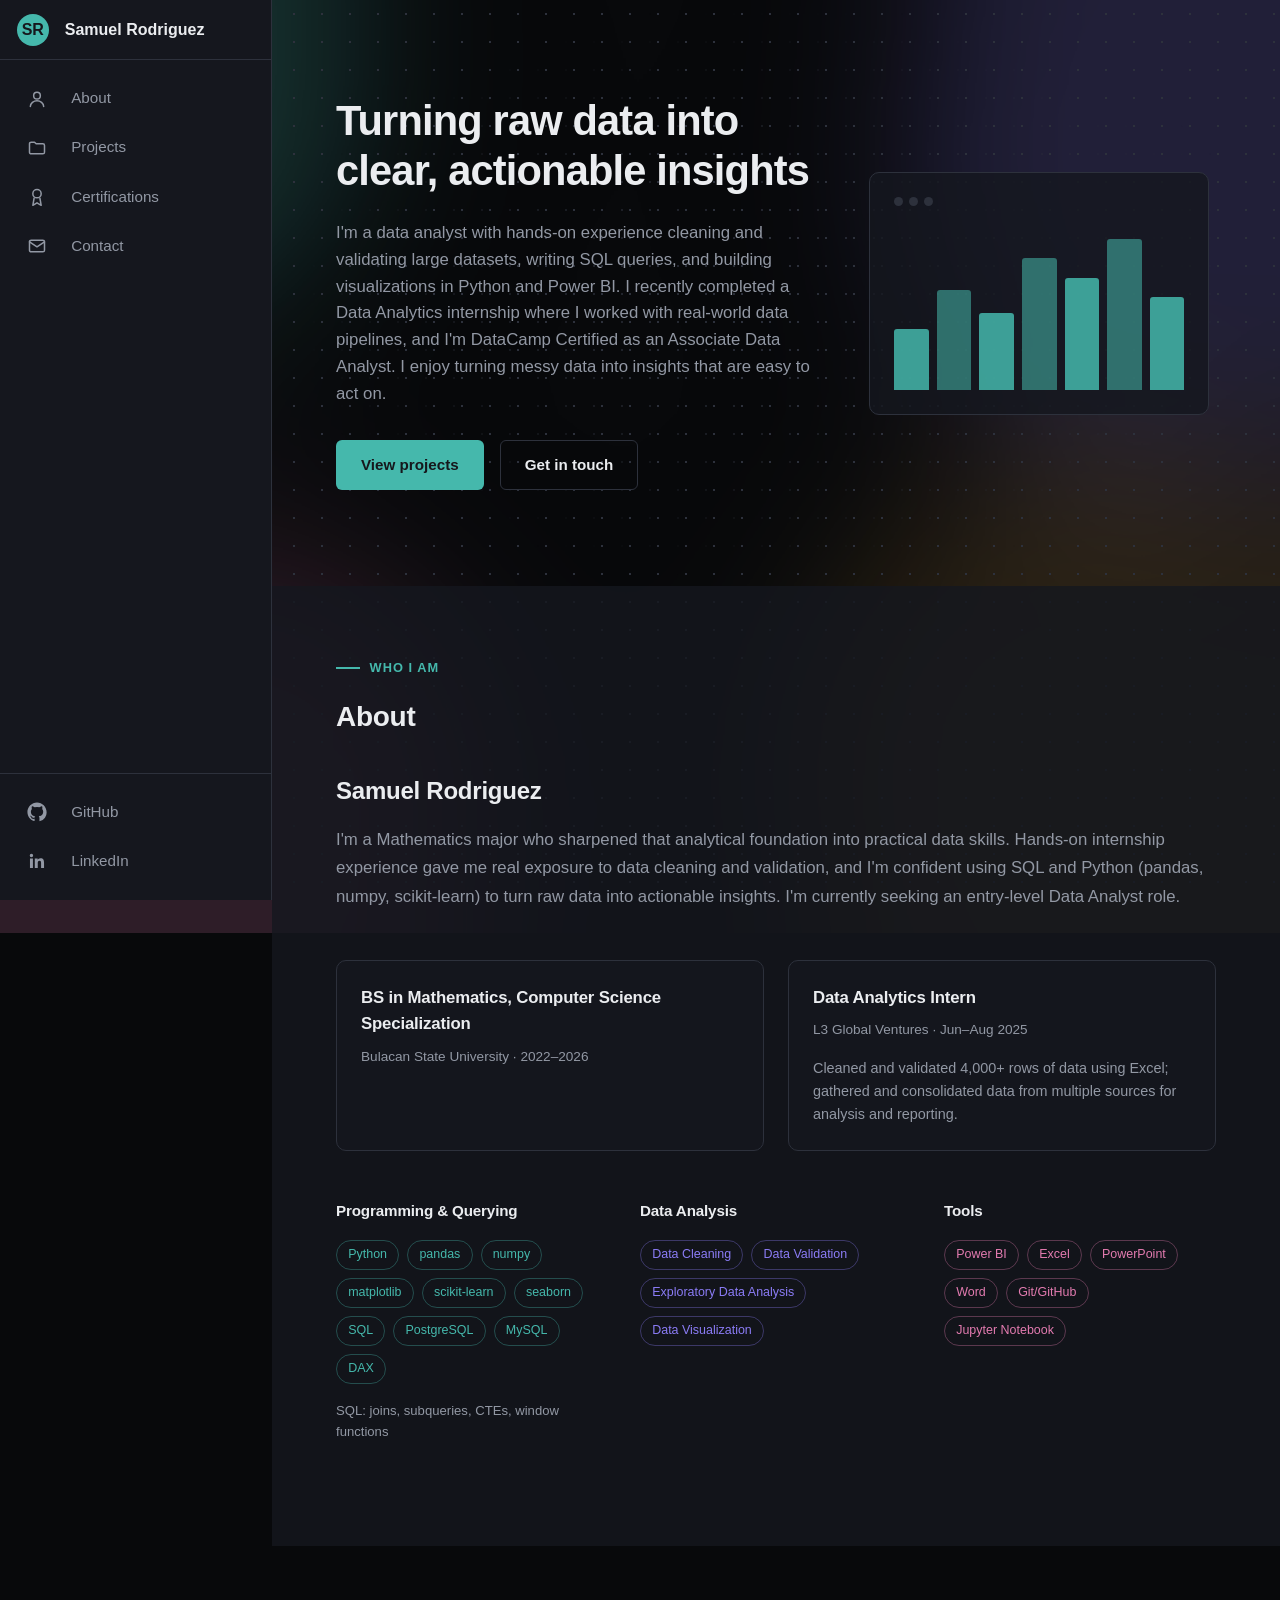
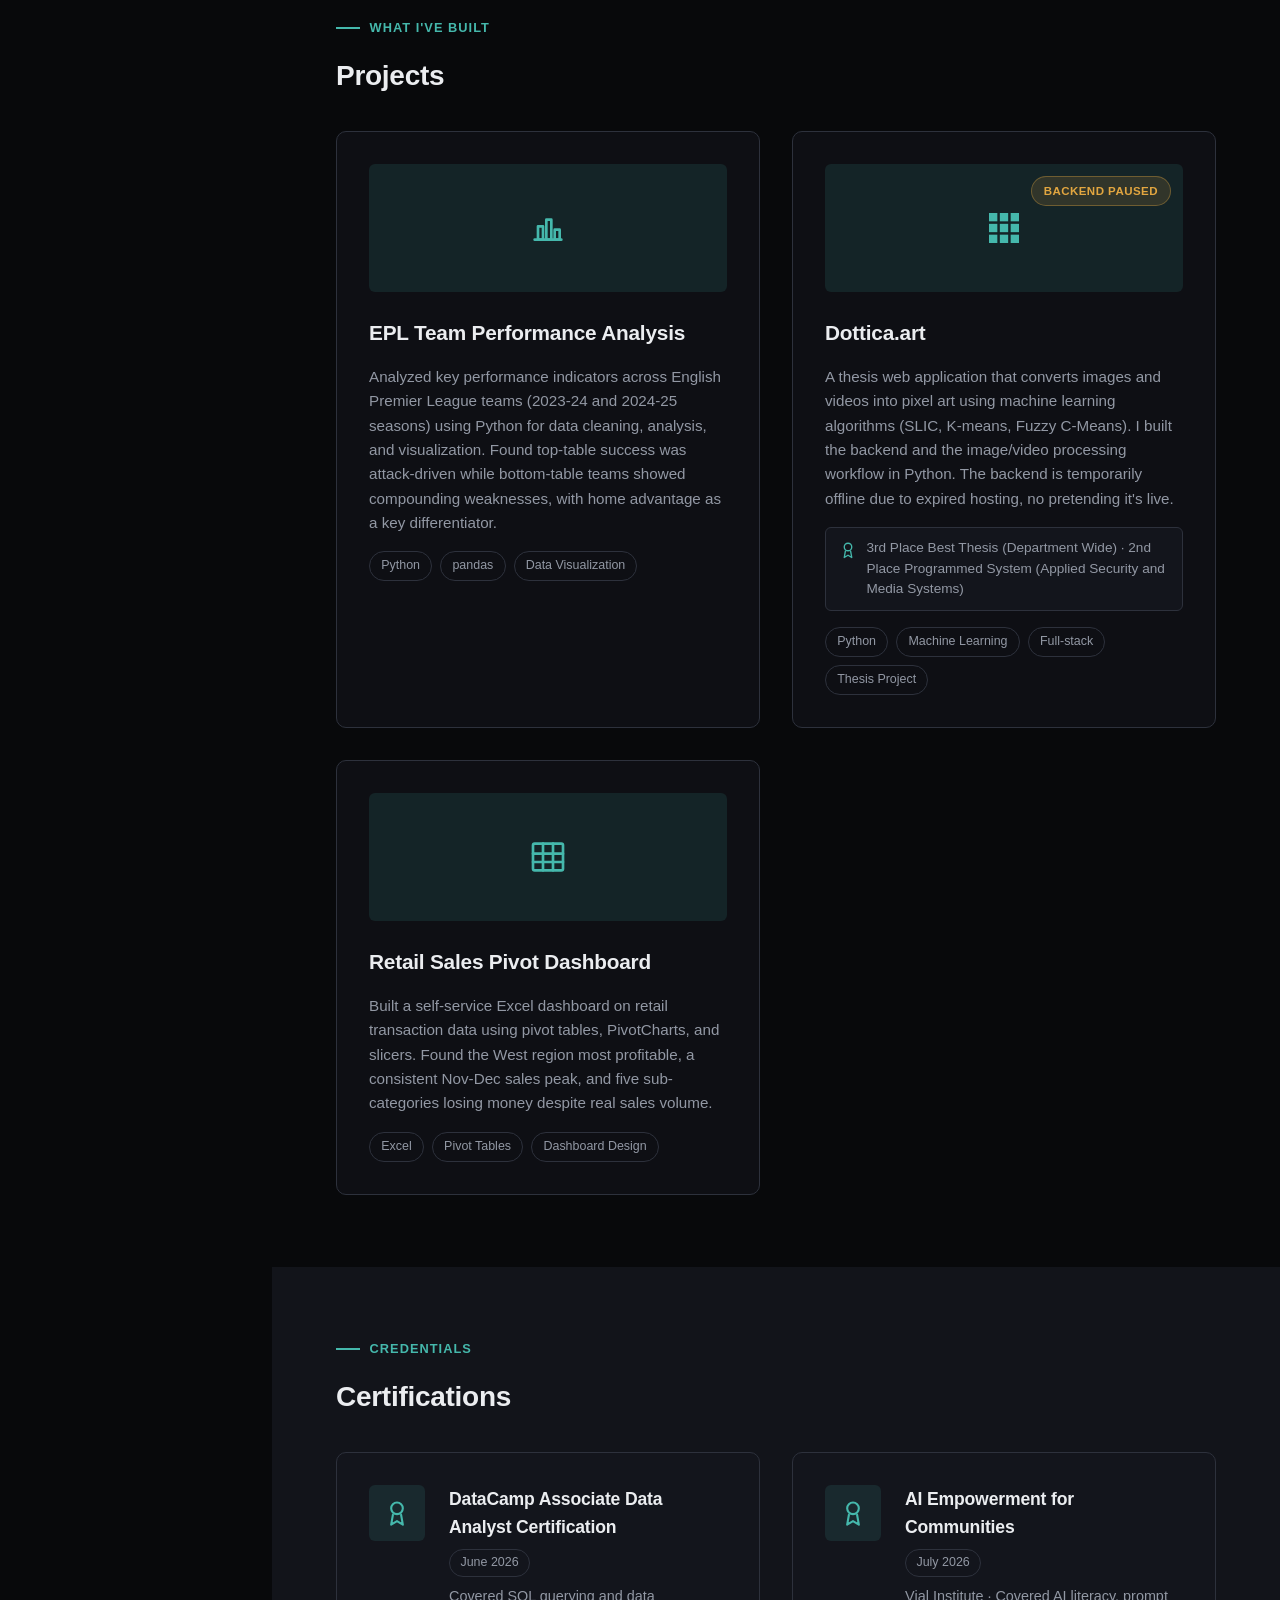
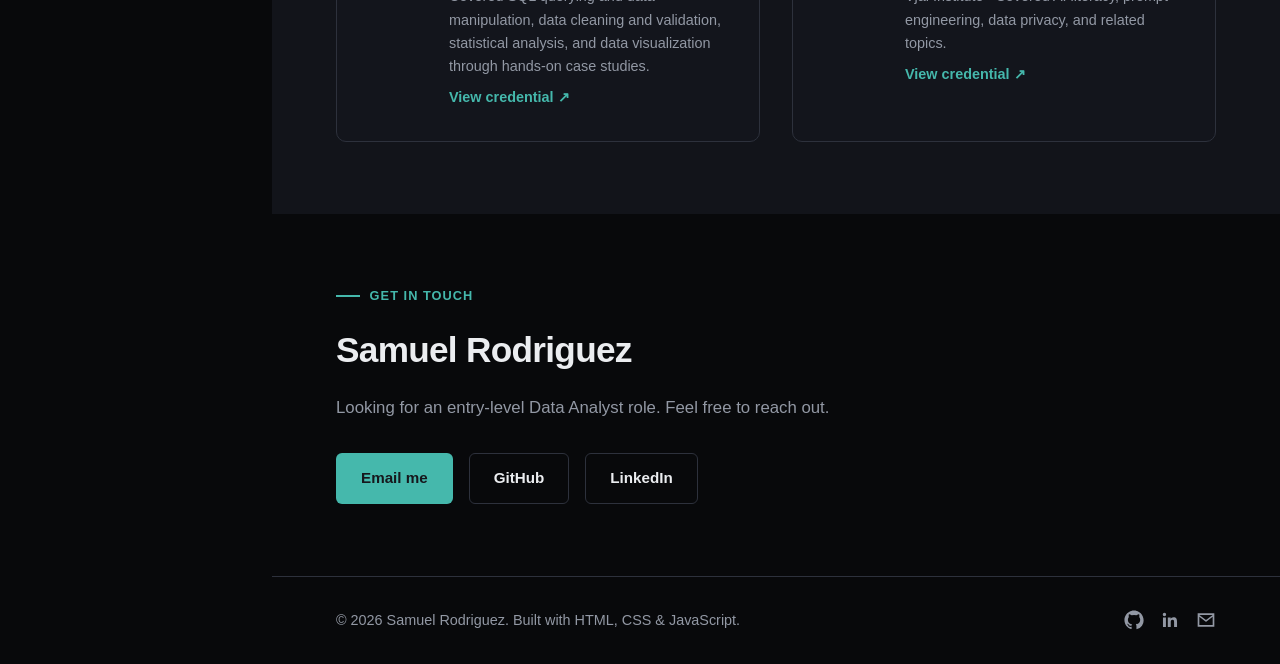
==== commit eb3919fa: "Add Retail Sales Pivot Dashboard project Excel dashboard project using pivot tables, PivotCharts, an" ====
--- a/index.html
+++ b/index.html
@@ -11,7 +11,7 @@
   <link rel="icon" href="assets/images/favicon-16x16.png" type="image/png" sizes="16x16">
   <link rel="icon" href="assets/images/icon-192.png" type="image/png" sizes="192x192">
   <link rel="apple-touch-icon" href="assets/images/apple-touch-icon.png">
-  <link rel="stylesheet" href="css/style.css?v=30">
+  <link rel="stylesheet" href="css/style.css?v=31">
 </head>
 <body>
 
@@ -241,6 +241,25 @@
           </a>
           -->
 
+          <a class="project-card" href="projects/retail-sales-pivot-dashboard.html">
+            <div class="project-card-cover" aria-hidden="true">
+              <svg viewBox="0 0 24 24" width="40" height="40" fill="none" stroke="currentColor" stroke-width="1.6" stroke-linecap="round" stroke-linejoin="round"><rect x="3" y="4" width="18" height="16" rx="1"/><line x1="3" y1="10" x2="21" y2="10"/><line x1="3" y1="15" x2="21" y2="15"/><line x1="9" y1="4" x2="9" y2="20"/><line x1="15" y1="4" x2="15" y2="20"/></svg>
+            </div>
+            <div class="project-card-body">
+              <h3 class="project-card-title">Retail Sales Pivot Dashboard</h3>
+              <p class="project-card-desc">
+                Built a self-service Excel dashboard on retail transaction data using pivot tables,
+                PivotCharts, and slicers. Found the West region most profitable, a consistent
+                Nov-Dec sales peak, and five sub-categories losing money despite real sales volume.
+              </p>
+              <ul class="tag-list">
+                <li class="tag">Excel</li>
+                <li class="tag">Pivot Tables</li>
+                <li class="tag">Dashboard Design</li>
+              </ul>
+            </div>
+          </a>
+
           <!-- More project cards go here (added in later steps) -->
         </div>
       </div>
--- a/css/style.css
+++ b/css/style.css
@@ -878,6 +878,14 @@
   color: var(--color-text);
 }
 
+.project-section code {
+  font-family: var(--font-mono);
+  font-size: 0.85em;
+  background-color: var(--color-surface-translucent);
+  padding: 0.1em 0.4em;
+  border-radius: 4px;
+}
+
 /* The notebook preview fills the same shared content width as
    the text above it (no separate max-width or centering), with
    generous vertical space so it doesn't crowd the surrounding
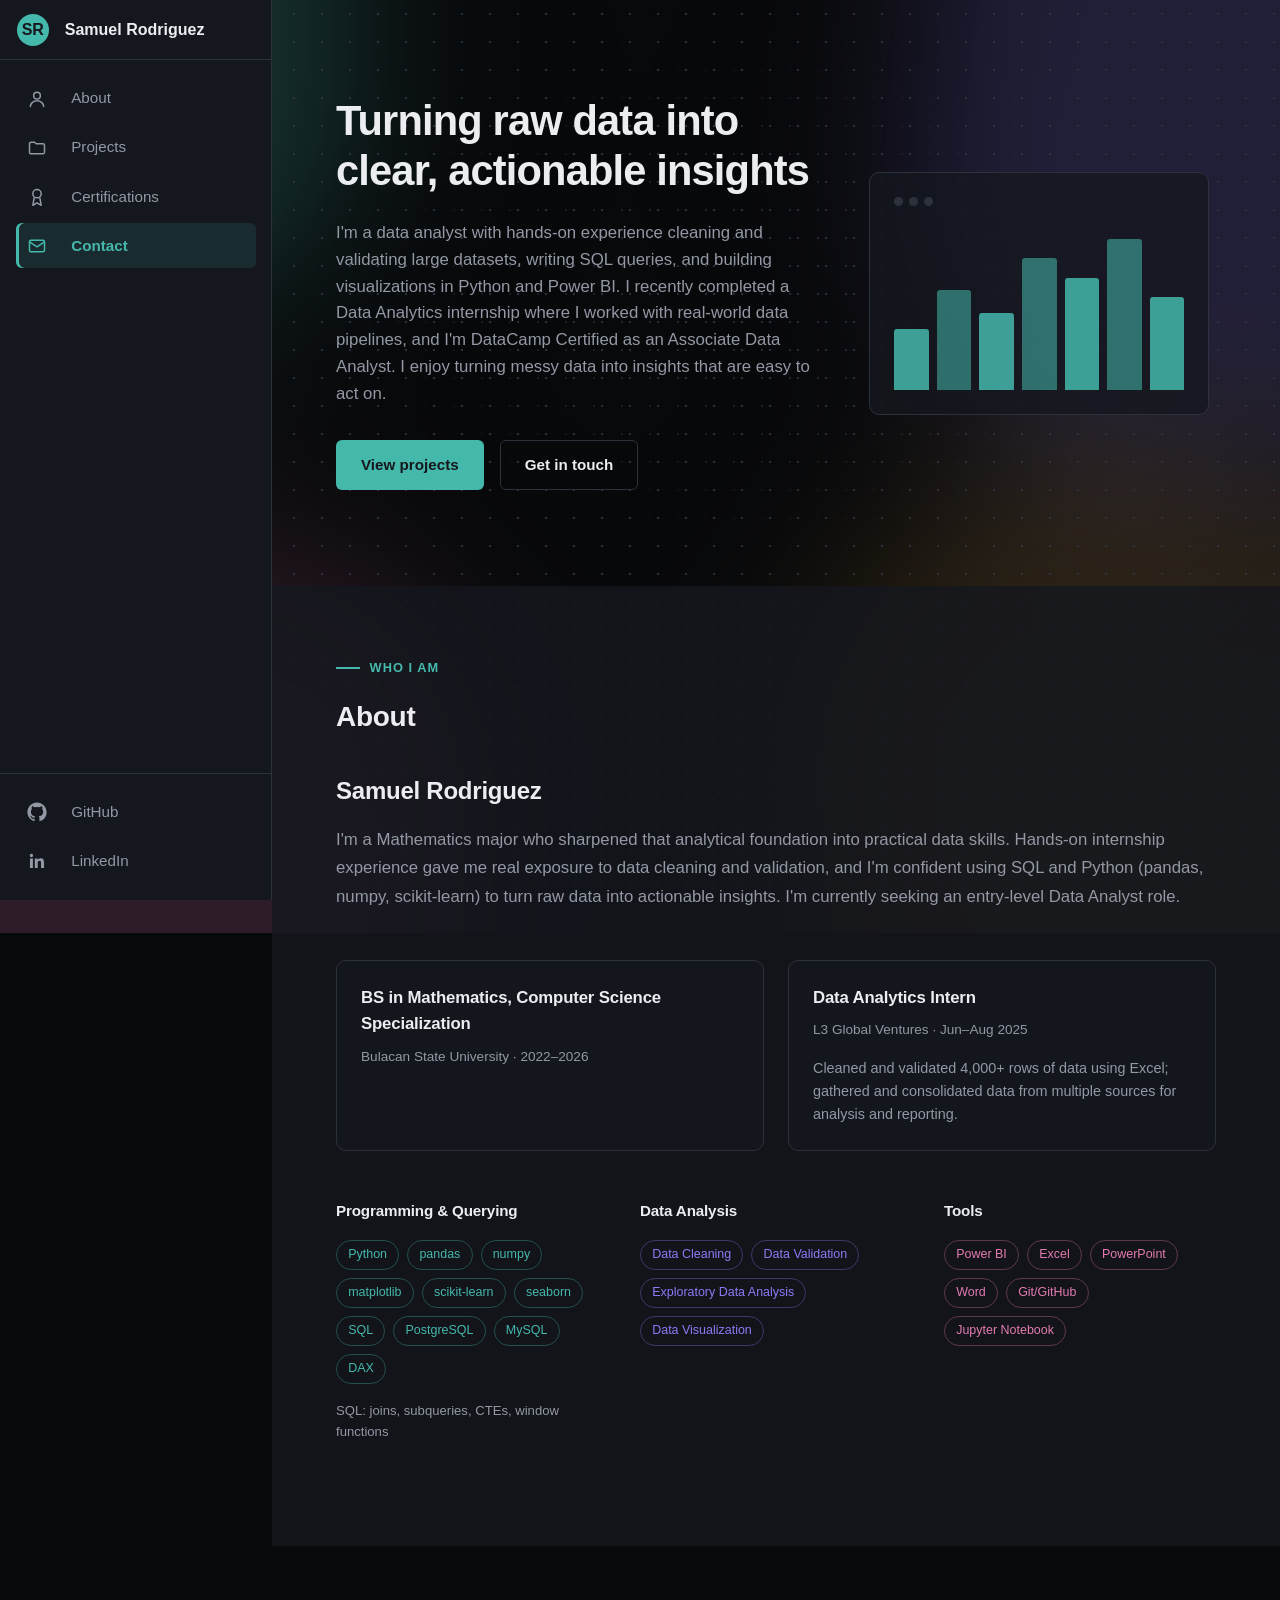
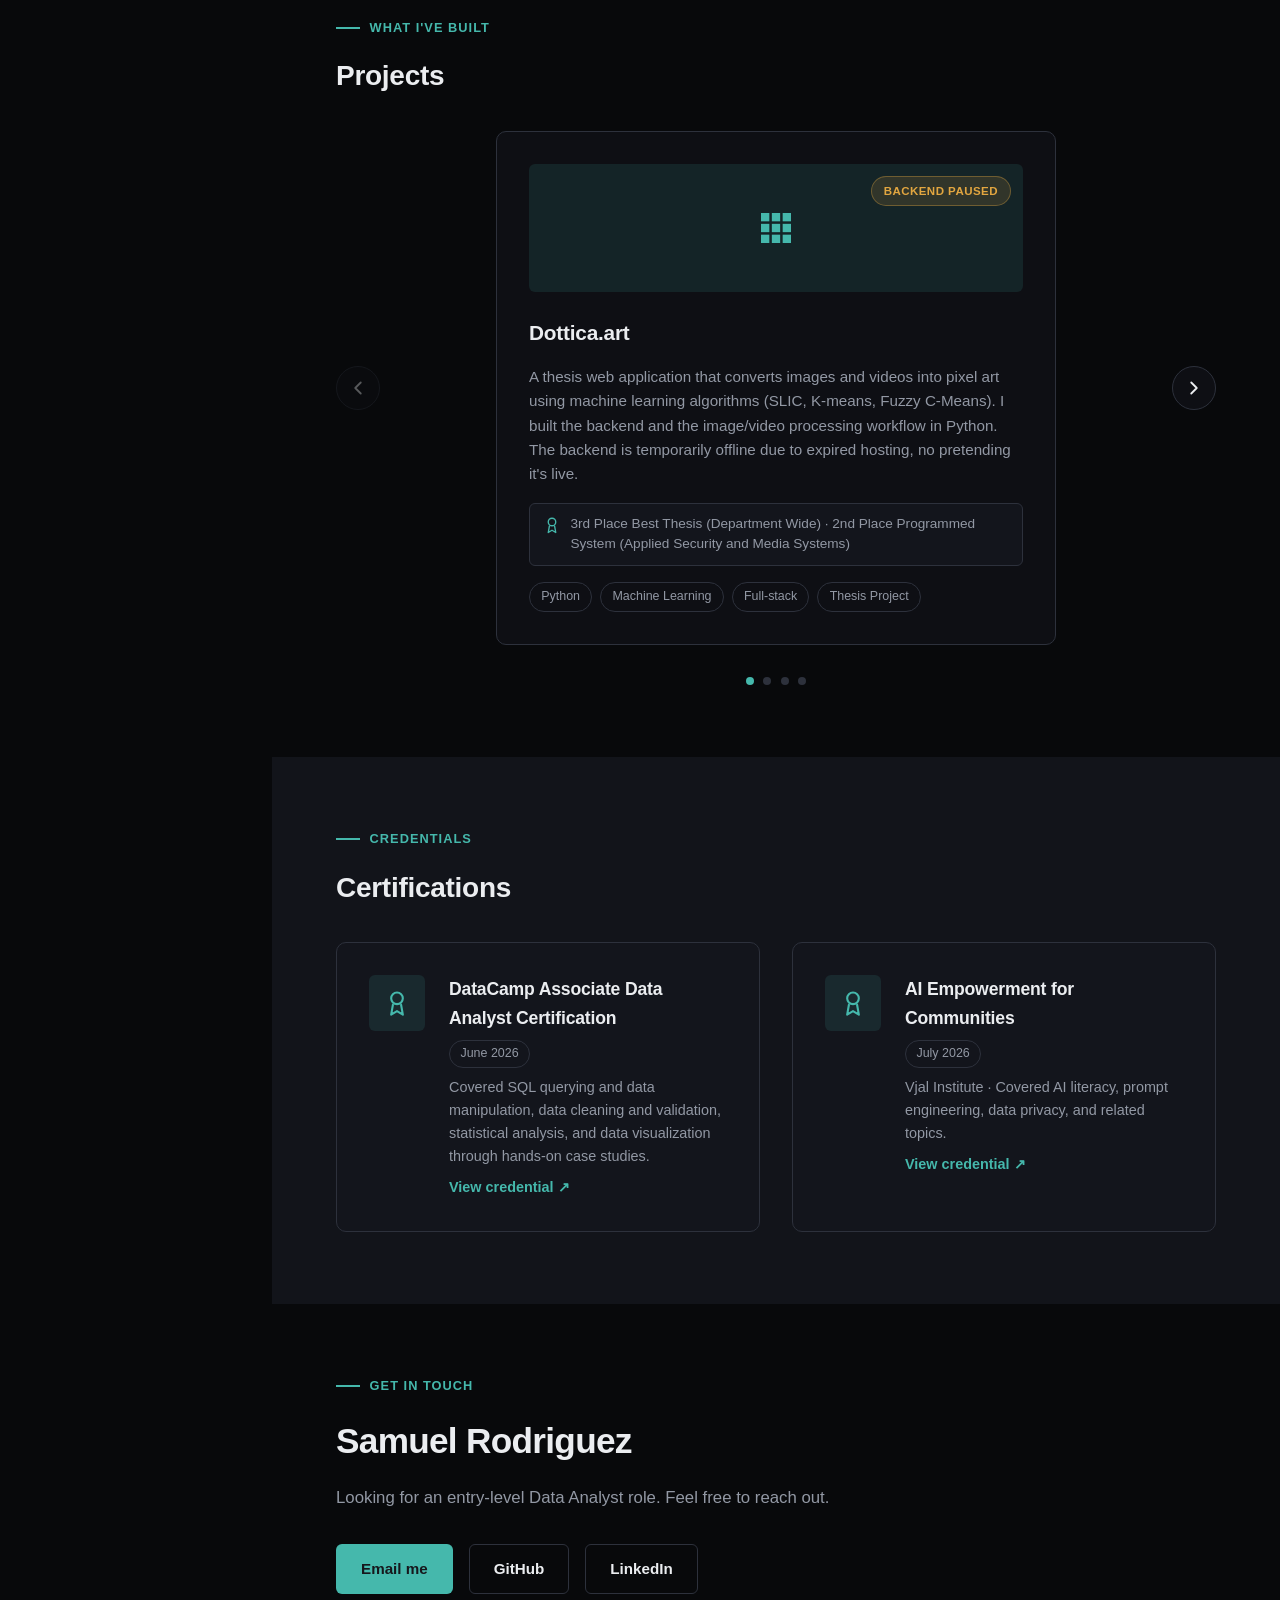
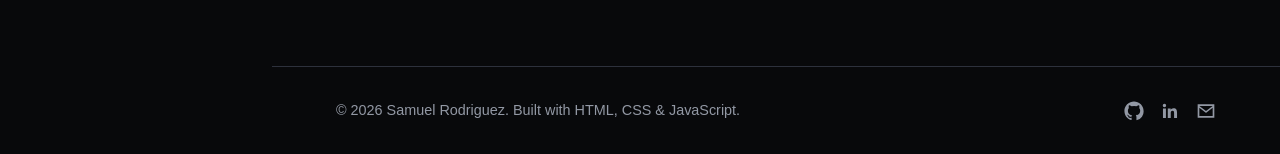
==== commit cfbd7213: "Add Chinook Music Store dashboard project, arrow carousel, screenshot-first layout - Add Chinook Mus" ====
--- a/index.html
+++ b/index.html
@@ -11,7 +11,7 @@
   <link rel="icon" href="assets/images/favicon-16x16.png" type="image/png" sizes="16x16">
   <link rel="icon" href="assets/images/icon-192.png" type="image/png" sizes="192x192">
   <link rel="apple-touch-icon" href="assets/images/apple-touch-icon.png">
-  <link rel="stylesheet" href="css/style.css?v=31">
+  <link rel="stylesheet" href="css/style.css?v=32">
 </head>
 <body>
 
@@ -169,98 +169,146 @@
       <div class="container">
         <div class="section-kicker">What I've built</div>
         <h2 class="section-heading">Projects</h2>
-        <div class="project-grid">
-
-          <a class="project-card" href="projects/epl-team-performance-analysis.html">
-            <div class="project-card-cover" aria-hidden="true">
-              <svg viewBox="0 0 24 24" width="40" height="40" fill="none" stroke="currentColor" stroke-width="1.6" stroke-linecap="round" stroke-linejoin="round"><path d="M4 19h16"/><rect x="6" y="11" width="3" height="8"/><rect x="11" y="7" width="3" height="12"/><rect x="16" y="13" width="3" height="6"/></svg>
-            </div>
-            <div class="project-card-body">
-              <h3 class="project-card-title">EPL Team Performance Analysis</h3>
-              <p class="project-card-desc">
-                Analyzed key performance indicators across English Premier League teams (2023-24 and
-                2024-25 seasons) using Python for data cleaning, analysis, and visualization. Found
-                top-table success was attack-driven while bottom-table teams showed compounding
-                weaknesses, with home advantage as a key differentiator.
-              </p>
-              <ul class="tag-list">
-                <li class="tag">Python</li>
-                <li class="tag">pandas</li>
-                <li class="tag">Data Visualization</li>
-              </ul>
-            </div>
-          </a>
-
-          <a class="project-card" href="projects/dottica-art.html">
-            <div class="project-card-cover" aria-hidden="true">
-              <span class="status-badge status-badge--warning">Backend paused</span>
-              <svg viewBox="0 0 24 24" width="40" height="40" fill="currentColor" aria-hidden="true"><rect x="3" y="3" width="5" height="5"/><rect x="9.5" y="3" width="5" height="5"/><rect x="16" y="3" width="5" height="5"/><rect x="3" y="9.5" width="5" height="5"/><rect x="9.5" y="9.5" width="5" height="5"/><rect x="16" y="9.5" width="5" height="5"/><rect x="3" y="16" width="5" height="5"/><rect x="9.5" y="16" width="5" height="5"/><rect x="16" y="16" width="5" height="5"/></svg>
-            </div>
-            <div class="project-card-body">
-              <h3 class="project-card-title">Dottica.art</h3>
-              <p class="project-card-desc">
-                A thesis web application that converts images and videos into pixel art using
-                machine learning algorithms (SLIC, K-means, Fuzzy C-Means). I built the backend
-                and the image/video processing workflow in Python. The backend is temporarily
-                offline due to expired hosting, no pretending it's live.
-              </p>
-              <div class="project-card-awards">
-                <svg viewBox="0 0 24 24" width="18" height="18" fill="none" stroke="currentColor" stroke-width="1.8" stroke-linecap="round" stroke-linejoin="round" aria-hidden="true"><circle cx="12" cy="8" r="5"/><path d="M8.5 13.5 7 22l5-3 5 3-1.5-8.5"/></svg>
-                <span>3rd Place Best Thesis (Department Wide) &middot; 2nd Place Programmed System (Applied Security and Media Systems)</span>
-              </div>
-              <ul class="tag-list">
-                <li class="tag">Python</li>
-                <li class="tag">Machine Learning</li>
-                <li class="tag">Full-stack</li>
-                <li class="tag">Thesis Project</li>
-              </ul>
-            </div>
-          </a>
-
-          <!--
-            CARD TEMPLATE — copy this block for each new project, fill in
-            the placeholders, and point href/notebook links at your new
-            project's files. See projects/_template.html for the matching
-            detail page (with Notebook / Power BI / SQL result sections).
-
-          <a class="project-card" href="projects/[project-slug].html">
-            <div class="project-card-cover" aria-hidden="true">
-              <svg viewBox="0 0 24 24" width="40" height="40" fill="none" stroke="currentColor" stroke-width="1.6" stroke-linecap="round" stroke-linejoin="round"><path d="M4 19h16"/><rect x="6" y="11" width="3" height="8"/><rect x="11" y="7" width="3" height="12"/><rect x="16" y="13" width="3" height="6"/></svg>
-            </div>
-            <div class="project-card-body">
-              <h3 class="project-card-title">[Project Title]</h3>
-              <p class="project-card-desc">
-                [One or two sentences: what the project analyzes, the approach, and the headline finding.]
-              </p>
-              <ul class="tag-list">
-                <li class="tag">[Tag]</li>
-                <li class="tag">[Tag]</li>
-                <li class="tag">[Tag]</li>
-              </ul>
-            </div>
-          </a>
-          -->
-
-          <a class="project-card" href="projects/retail-sales-pivot-dashboard.html">
-            <div class="project-card-cover" aria-hidden="true">
-              <svg viewBox="0 0 24 24" width="40" height="40" fill="none" stroke="currentColor" stroke-width="1.6" stroke-linecap="round" stroke-linejoin="round"><rect x="3" y="4" width="18" height="16" rx="1"/><line x1="3" y1="10" x2="21" y2="10"/><line x1="3" y1="15" x2="21" y2="15"/><line x1="9" y1="4" x2="9" y2="20"/><line x1="15" y1="4" x2="15" y2="20"/></svg>
-            </div>
-            <div class="project-card-body">
-              <h3 class="project-card-title">Retail Sales Pivot Dashboard</h3>
-              <p class="project-card-desc">
-                Built a self-service Excel dashboard on retail transaction data using pivot tables,
-                PivotCharts, and slicers. Found the West region most profitable, a consistent
-                Nov-Dec sales peak, and five sub-categories losing money despite real sales volume.
-              </p>
-              <ul class="tag-list">
-                <li class="tag">Excel</li>
-                <li class="tag">Pivot Tables</li>
-                <li class="tag">Dashboard Design</li>
-              </ul>
-            </div>
-          </a>
-
-          <!-- More project cards go here (added in later steps) -->
+        <div class="project-carousel">
+          <button type="button" class="carousel-arrow carousel-arrow--prev" aria-label="Previous project">
+            <svg viewBox="0 0 24 24" width="22" height="22" fill="none" stroke="currentColor" stroke-width="2" stroke-linecap="round" stroke-linejoin="round" aria-hidden="true"><polyline points="15 18 9 12 15 6"/></svg>
+          </button>
+
+          <div class="project-carousel-viewport">
+            <div class="project-carousel-track">
+
+              <div class="project-carousel-slide">
+                <a class="project-card" href="projects/dottica-art.html">
+                  <div class="project-card-cover" aria-hidden="true">
+                    <span class="status-badge status-badge--warning">Backend paused</span>
+                    <svg viewBox="0 0 24 24" width="40" height="40" fill="currentColor" aria-hidden="true"><rect x="3" y="3" width="5" height="5"/><rect x="9.5" y="3" width="5" height="5"/><rect x="16" y="3" width="5" height="5"/><rect x="3" y="9.5" width="5" height="5"/><rect x="9.5" y="9.5" width="5" height="5"/><rect x="16" y="9.5" width="5" height="5"/><rect x="3" y="16" width="5" height="5"/><rect x="9.5" y="16" width="5" height="5"/><rect x="16" y="16" width="5" height="5"/></svg>
+                  </div>
+                  <div class="project-card-body">
+                    <h3 class="project-card-title">Dottica.art</h3>
+                    <p class="project-card-desc">
+                      A thesis web application that converts images and videos into pixel art using
+                      machine learning algorithms (SLIC, K-means, Fuzzy C-Means). I built the backend
+                      and the image/video processing workflow in Python. The backend is temporarily
+                      offline due to expired hosting, no pretending it's live.
+                    </p>
+                    <div class="project-card-awards">
+                      <svg viewBox="0 0 24 24" width="18" height="18" fill="none" stroke="currentColor" stroke-width="1.8" stroke-linecap="round" stroke-linejoin="round" aria-hidden="true"><circle cx="12" cy="8" r="5"/><path d="M8.5 13.5 7 22l5-3 5 3-1.5-8.5"/></svg>
+                      <span>3rd Place Best Thesis (Department Wide) &middot; 2nd Place Programmed System (Applied Security and Media Systems)</span>
+                    </div>
+                    <ul class="tag-list">
+                      <li class="tag">Python</li>
+                      <li class="tag">Machine Learning</li>
+                      <li class="tag">Full-stack</li>
+                      <li class="tag">Thesis Project</li>
+                    </ul>
+                  </div>
+                </a>
+              </div>
+
+              <div class="project-carousel-slide">
+                <a class="project-card" href="projects/epl-team-performance-analysis.html">
+                  <div class="project-card-cover" aria-hidden="true">
+                    <svg viewBox="0 0 24 24" width="40" height="40" fill="none" stroke="currentColor" stroke-width="1.6" stroke-linecap="round" stroke-linejoin="round"><path d="M4 19h16"/><rect x="6" y="11" width="3" height="8"/><rect x="11" y="7" width="3" height="12"/><rect x="16" y="13" width="3" height="6"/></svg>
+                  </div>
+                  <div class="project-card-body">
+                    <h3 class="project-card-title">EPL Team Performance Analysis</h3>
+                    <p class="project-card-desc">
+                      Analyzed key performance indicators across English Premier League teams (2023-24 and
+                      2024-25 seasons) using Python for data cleaning, analysis, and visualization. Found
+                      top-table success was attack-driven while bottom-table teams showed compounding
+                      weaknesses, with home advantage as a key differentiator.
+                    </p>
+                    <ul class="tag-list">
+                      <li class="tag">Python</li>
+                      <li class="tag">pandas</li>
+                      <li class="tag">Data Visualization</li>
+                    </ul>
+                  </div>
+                </a>
+              </div>
+
+              <div class="project-carousel-slide">
+                <a class="project-card" href="projects/chinook-music-store-dashboard.html">
+                  <div class="project-card-cover" aria-hidden="true">
+                    <svg viewBox="0 0 24 24" width="40" height="40" fill="none" stroke="currentColor" stroke-width="1.6" stroke-linecap="round" stroke-linejoin="round"><path d="M9 18V5l12-2v13"/><circle cx="6" cy="18" r="3"/><circle cx="18" cy="16" r="3"/></svg>
+                  </div>
+                  <div class="project-card-body">
+                    <h3 class="project-card-title">Chinook Music Store: Sales Analytics Dashboard</h3>
+                    <p class="project-card-desc">
+                      Built a Power BI dashboard for a digital music store, using PostgreSQL (joins,
+                      CTEs, window functions) as a custom data source and DAX for ranking and churn
+                      measures. Found Rock drives 35.5% of genre revenue and 67.8% of customers have
+                      gone quiet for 3+ months.
+                    </p>
+                    <ul class="tag-list">
+                      <li class="tag">PostgreSQL</li>
+                      <li class="tag">Power BI</li>
+                      <li class="tag">DAX</li>
+                    </ul>
+                  </div>
+                </a>
+              </div>
+
+              <div class="project-carousel-slide">
+                <a class="project-card" href="projects/retail-sales-pivot-dashboard.html">
+                  <div class="project-card-cover" aria-hidden="true">
+                    <svg viewBox="0 0 24 24" width="40" height="40" fill="none" stroke="currentColor" stroke-width="1.6" stroke-linecap="round" stroke-linejoin="round"><rect x="3" y="4" width="18" height="16" rx="1"/><line x1="3" y1="10" x2="21" y2="10"/><line x1="3" y1="15" x2="21" y2="15"/><line x1="9" y1="4" x2="9" y2="20"/><line x1="15" y1="4" x2="15" y2="20"/></svg>
+                  </div>
+                  <div class="project-card-body">
+                    <h3 class="project-card-title">Retail Sales Pivot Dashboard</h3>
+                    <p class="project-card-desc">
+                      Built a self-service Excel dashboard on retail transaction data using pivot tables,
+                      PivotCharts, and slicers. Found the West region most profitable, a consistent
+                      Nov-Dec sales peak, and five sub-categories losing money despite real sales volume.
+                    </p>
+                    <ul class="tag-list">
+                      <li class="tag">Excel</li>
+                      <li class="tag">Pivot Tables</li>
+                      <li class="tag">Dashboard Design</li>
+                    </ul>
+                  </div>
+                </a>
+              </div>
+
+              <!--
+                CARD TEMPLATE — copy this block for each new project, fill in
+                the placeholders, and point href/notebook links at your new
+                project's files. See projects/_template.html for the matching
+                detail page (with Notebook / Power BI / SQL result sections).
+
+              <div class="project-carousel-slide">
+                <a class="project-card" href="projects/[project-slug].html">
+                  <div class="project-card-cover" aria-hidden="true">
+                    <svg viewBox="0 0 24 24" width="40" height="40" fill="none" stroke="currentColor" stroke-width="1.6" stroke-linecap="round" stroke-linejoin="round"><path d="M4 19h16"/><rect x="6" y="11" width="3" height="8"/><rect x="11" y="7" width="3" height="12"/><rect x="16" y="13" width="3" height="6"/></svg>
+                  </div>
+                  <div class="project-card-body">
+                    <h3 class="project-card-title">[Project Title]</h3>
+                    <p class="project-card-desc">
+                      [One or two sentences: what the project analyzes, the approach, and the headline finding.]
+                    </p>
+                    <ul class="tag-list">
+                      <li class="tag">[Tag]</li>
+                      <li class="tag">[Tag]</li>
+                      <li class="tag">[Tag]</li>
+                    </ul>
+                  </div>
+                </a>
+              </div>
+              -->
+
+            </div>
+          </div>
+
+          <button type="button" class="carousel-arrow carousel-arrow--next" aria-label="Next project">
+            <svg viewBox="0 0 24 24" width="22" height="22" fill="none" stroke="currentColor" stroke-width="2" stroke-linecap="round" stroke-linejoin="round" aria-hidden="true"><polyline points="9 18 15 12 9 6"/></svg>
+          </button>
+        </div>
+
+        <div class="carousel-dots" role="tablist" aria-label="Select project">
+          <button type="button" class="carousel-dot" aria-label="Go to Dottica.art"></button>
+          <button type="button" class="carousel-dot" aria-label="Go to EPL Team Performance Analysis"></button>
+          <button type="button" class="carousel-dot" aria-label="Go to Chinook Music Store Dashboard"></button>
+          <button type="button" class="carousel-dot" aria-label="Go to Retail Sales Pivot Dashboard"></button>
         </div>
       </div>
     </section>
@@ -347,6 +395,6 @@
     <svg viewBox="0 0 24 24" width="20" height="20" fill="none" stroke="currentColor" stroke-width="2" stroke-linecap="round" stroke-linejoin="round" aria-hidden="true"><line x1="12" y1="19" x2="12" y2="5"/><polyline points="5 12 12 5 19 12"/></svg>
   </button>
 
-  <script src="js/main.js?v=4"></script>
+  <script src="js/main.js?v=5"></script>
 </body>
 </html>
--- a/css/style.css
+++ b/css/style.css
@@ -483,7 +483,6 @@
   gap: var(--space-2);
 }
 
-.project-grid,
 .cert-grid {
   display: grid;
   grid-template-columns: repeat(auto-fill, minmax(320px, 1fr));
@@ -674,6 +673,88 @@
 .project-card-desc {
   color: var(--color-text-muted);
   font-size: 0.95rem;
+}
+
+/* Project carousel: one project card at a time, navigated with the
+   prev/next arrows either side (and the dots below), instead of a
+   scrolling grid. */
+.project-carousel {
+  display: flex;
+  align-items: center;
+  gap: var(--space-3);
+}
+
+.project-carousel-viewport {
+  flex: 1;
+  overflow: hidden;
+}
+
+.project-carousel-track {
+  display: flex;
+  transition: transform 0.35s ease;
+}
+
+.project-carousel-slide {
+  flex: 0 0 100%;
+  min-width: 0;
+  display: flex;
+  justify-content: center;
+}
+
+.project-carousel-slide .project-card {
+  width: 100%;
+  max-width: 560px;
+}
+
+.carousel-arrow {
+  flex-shrink: 0;
+  display: flex;
+  align-items: center;
+  justify-content: center;
+  width: 44px;
+  height: 44px;
+  border-radius: 999px;
+  border: 1px solid var(--color-border);
+  background-color: var(--color-surface-soft);
+  color: var(--color-text);
+  cursor: pointer;
+  transition: border-color var(--transition), color var(--transition);
+}
+
+.carousel-arrow:hover:not(:disabled) {
+  border-color: var(--color-primary);
+  color: var(--color-primary);
+}
+
+.carousel-arrow:disabled {
+  opacity: 0.35;
+  cursor: not-allowed;
+}
+
+.carousel-dots {
+  display: flex;
+  justify-content: center;
+  gap: 0.6rem;
+  margin-top: var(--space-4);
+}
+
+.carousel-dot {
+  width: 8px;
+  height: 8px;
+  padding: 0;
+  border: none;
+  border-radius: 999px;
+  background-color: var(--color-border);
+  cursor: pointer;
+  transition: background-color var(--transition);
+}
+
+.carousel-dot:hover {
+  background-color: var(--color-text-muted);
+}
+
+.carousel-dot.active {
+  background-color: var(--color-primary);
 }
 
 .tag-list {
@@ -1339,4 +1420,13 @@
   .screenshot-gallery {
     grid-template-columns: 1fr;
   }
-}
+
+  .project-carousel {
+    gap: var(--space-2);
+  }
+
+  .carousel-arrow {
+    width: 36px;
+    height: 36px;
+  }
+}
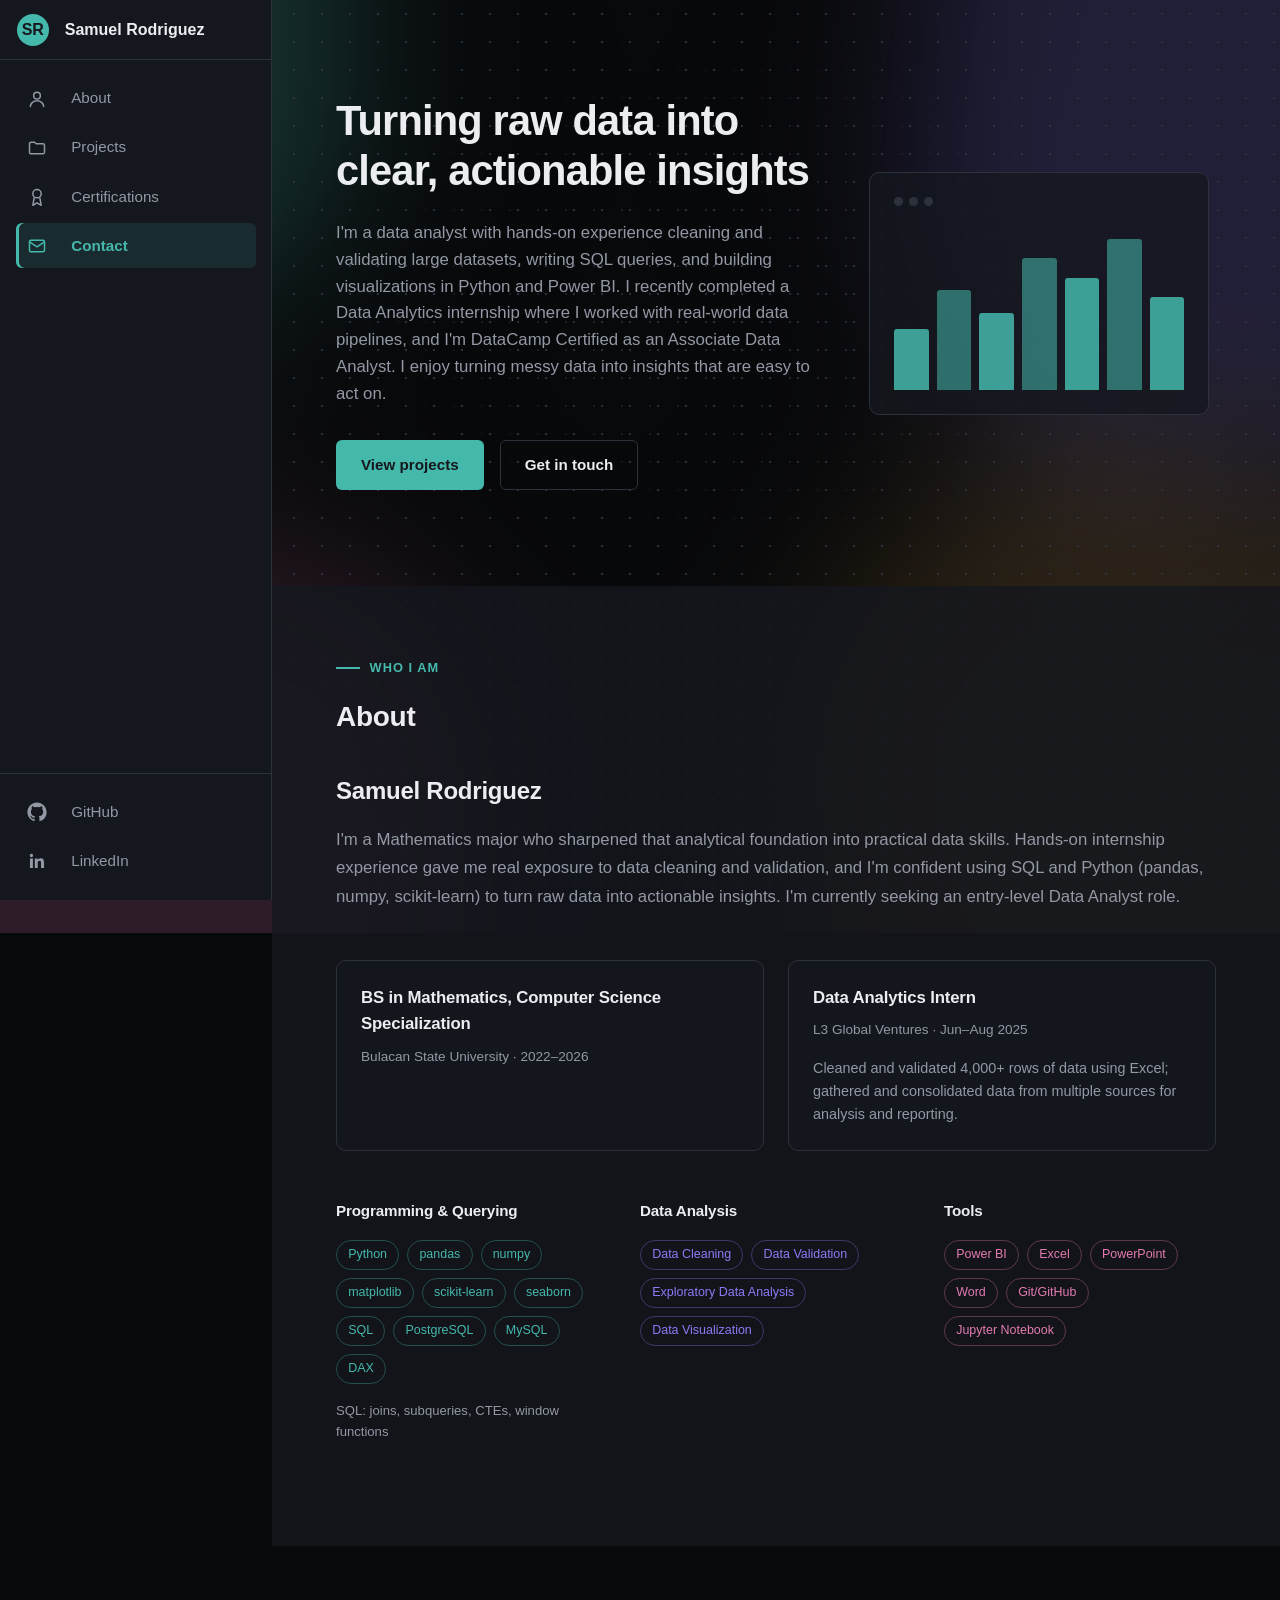
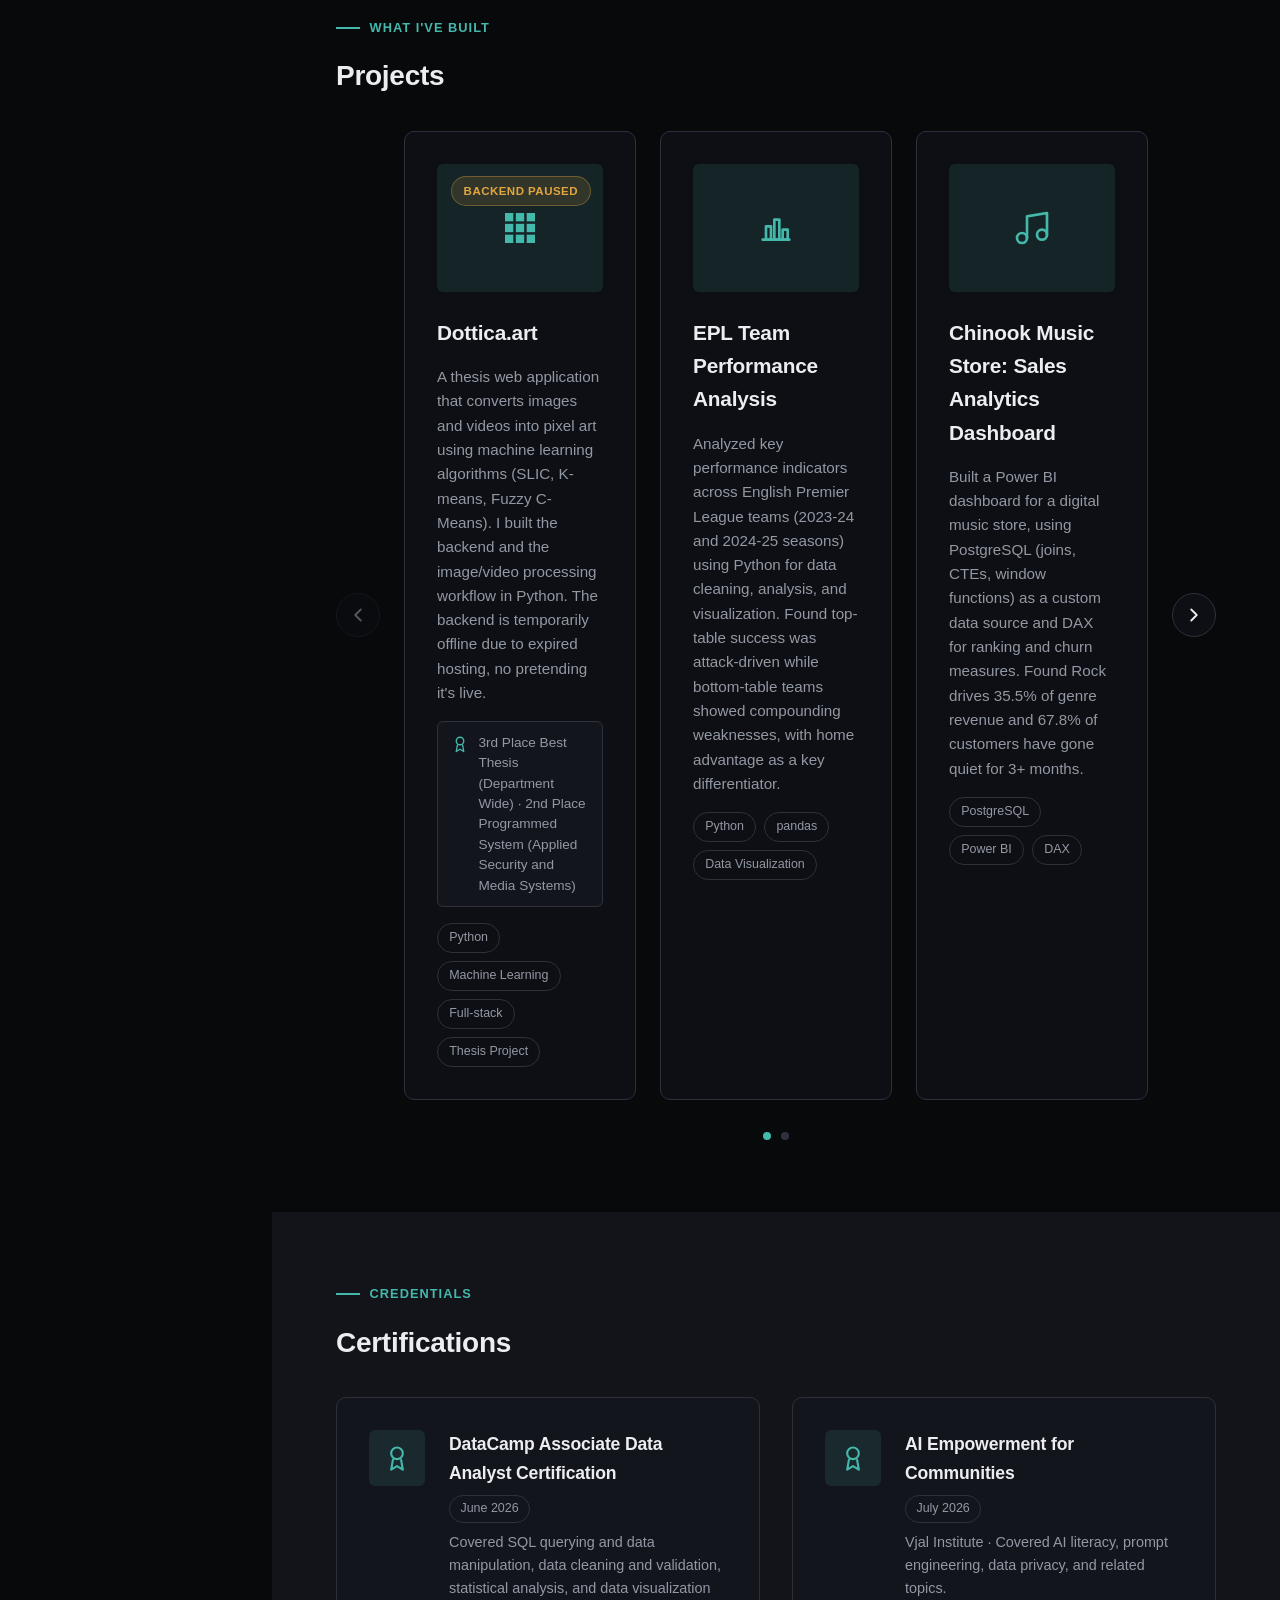
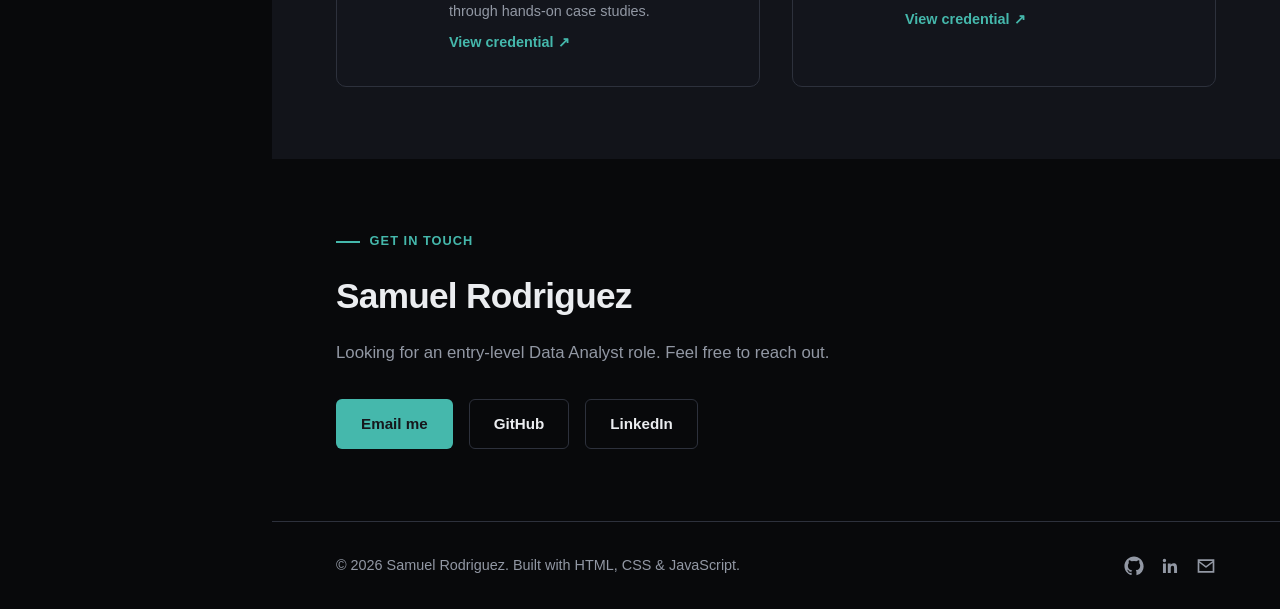
==== commit ff1e2bd7: "Show 1-4 project cards at a time in the carousel, remember position - Carousel now shows multiple ca" ====
--- a/index.html
+++ b/index.html
@@ -11,7 +11,7 @@
   <link rel="icon" href="assets/images/favicon-16x16.png" type="image/png" sizes="16x16">
   <link rel="icon" href="assets/images/icon-192.png" type="image/png" sizes="192x192">
   <link rel="apple-touch-icon" href="assets/images/apple-touch-icon.png">
-  <link rel="stylesheet" href="css/style.css?v=32">
+  <link rel="stylesheet" href="css/style.css?v=33">
 </head>
 <body>
 
@@ -395,6 +395,6 @@
     <svg viewBox="0 0 24 24" width="20" height="20" fill="none" stroke="currentColor" stroke-width="2" stroke-linecap="round" stroke-linejoin="round" aria-hidden="true"><line x1="12" y1="19" x2="12" y2="5"/><polyline points="5 12 12 5 19 12"/></svg>
   </button>
 
-  <script src="js/main.js?v=5"></script>
+  <script src="js/main.js?v=6"></script>
 </body>
 </html>
--- a/css/style.css
+++ b/css/style.css
@@ -675,9 +675,12 @@
   font-size: 0.95rem;
 }
 
-/* Project carousel: one project card at a time, navigated with the
-   prev/next arrows either side (and the dots below), instead of a
-   scrolling grid. */
+/* Project carousel: several project cards visible at once (1 on
+   mobile, up to 4 on wide desktops), navigated with the prev/next
+   arrows either side (and the dots below) instead of a scrolling
+   grid. JS measures the rendered slide width to figure out how many
+   are visible and how far to translate, so it stays in sync with
+   whatever breakpoint is active without duplicating these widths. */
 .project-carousel {
   display: flex;
   align-items: center;
@@ -691,19 +694,36 @@
 
 .project-carousel-track {
   display: flex;
+  gap: var(--space-3);
   transition: transform 0.35s ease;
 }
 
 .project-carousel-slide {
   flex: 0 0 100%;
   min-width: 0;
-  display: flex;
-  justify-content: center;
 }
 
 .project-carousel-slide .project-card {
   width: 100%;
-  max-width: 560px;
+  height: 100%;
+}
+
+@media (min-width: 768px) {
+  .project-carousel-slide {
+    flex-basis: calc((100% - var(--space-3)) / 2);
+  }
+}
+
+@media (min-width: 1024px) {
+  .project-carousel-slide {
+    flex-basis: calc((100% - 2 * var(--space-3)) / 3);
+  }
+}
+
+@media (min-width: 1400px) {
+  .project-carousel-slide {
+    flex-basis: calc((100% - 3 * var(--space-3)) / 4);
+  }
 }
 
 .carousel-arrow {
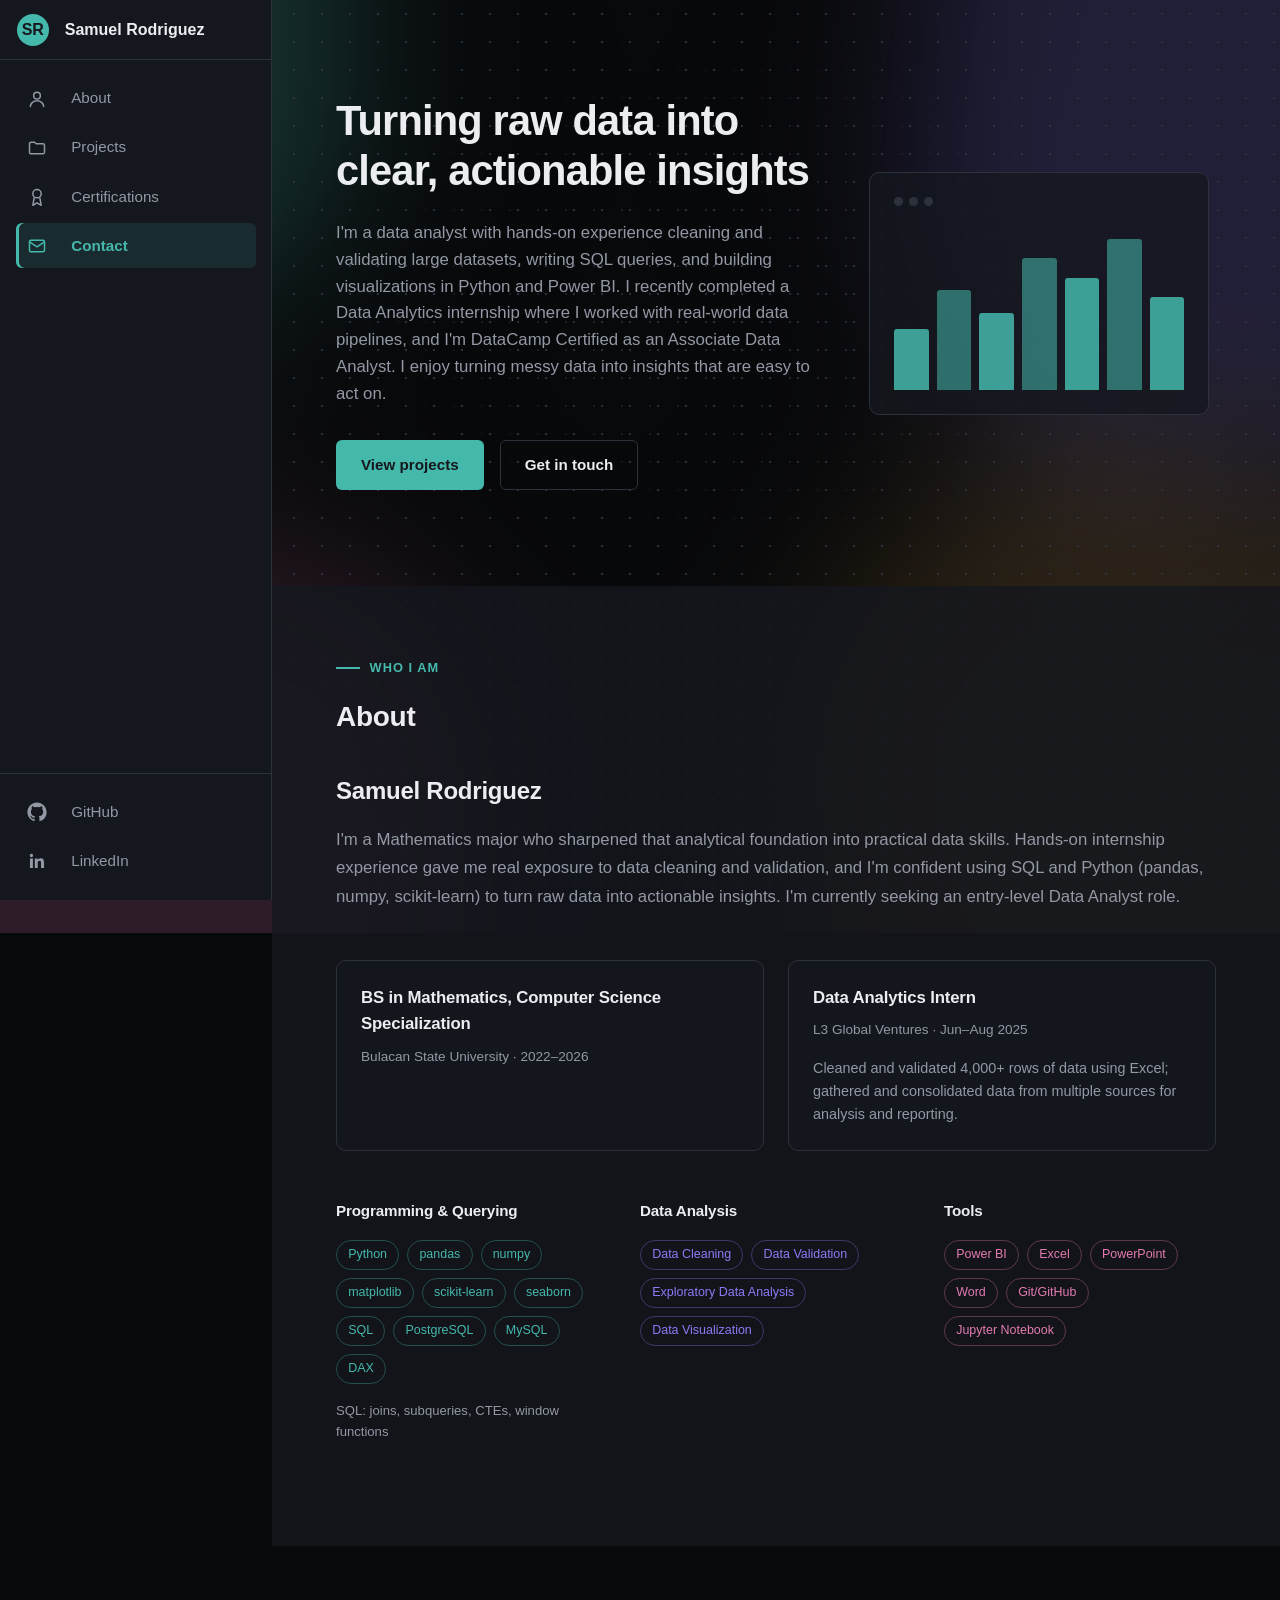
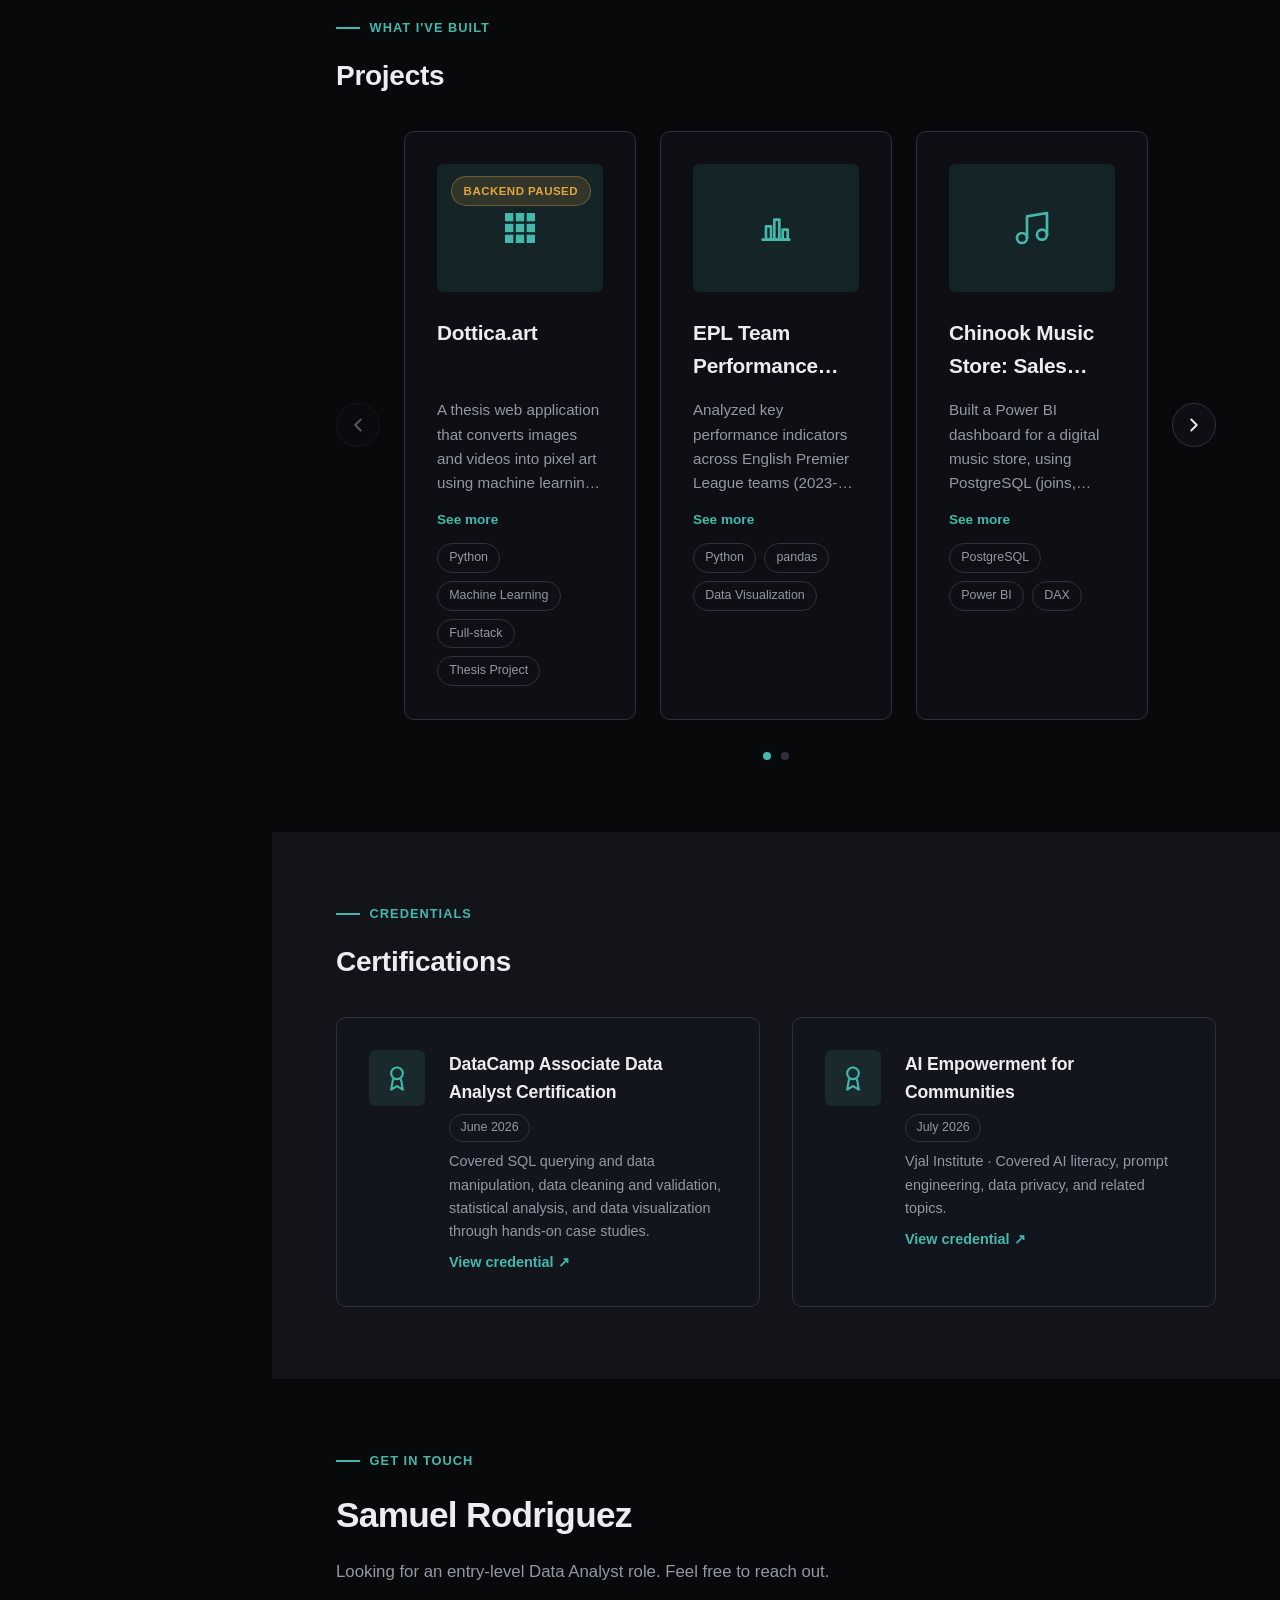
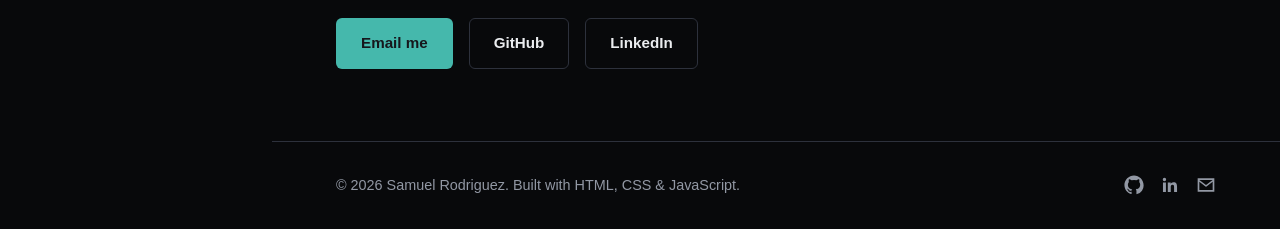
==== commit d22340f6: "Even out carousel card sizes, cap to 3 up, add Chinook SQL/report content - Cap the project carousel" ====
--- a/index.html
+++ b/index.html
@@ -11,7 +11,7 @@
   <link rel="icon" href="assets/images/favicon-16x16.png" type="image/png" sizes="16x16">
   <link rel="icon" href="assets/images/icon-192.png" type="image/png" sizes="192x192">
   <link rel="apple-touch-icon" href="assets/images/apple-touch-icon.png">
-  <link rel="stylesheet" href="css/style.css?v=33">
+  <link rel="stylesheet" href="css/style.css?v=34">
 </head>
 <body>
 
@@ -178,7 +178,8 @@
             <div class="project-carousel-track">
 
               <div class="project-carousel-slide">
-                <a class="project-card" href="projects/dottica-art.html">
+                <div class="project-card">
+                  <a class="project-card-link" href="projects/dottica-art.html" aria-label="View Dottica.art project details"></a>
                   <div class="project-card-cover" aria-hidden="true">
                     <span class="status-badge status-badge--warning">Backend paused</span>
                     <svg viewBox="0 0 24 24" width="40" height="40" fill="currentColor" aria-hidden="true"><rect x="3" y="3" width="5" height="5"/><rect x="9.5" y="3" width="5" height="5"/><rect x="16" y="3" width="5" height="5"/><rect x="3" y="9.5" width="5" height="5"/><rect x="9.5" y="9.5" width="5" height="5"/><rect x="16" y="9.5" width="5" height="5"/><rect x="3" y="16" width="5" height="5"/><rect x="9.5" y="16" width="5" height="5"/><rect x="16" y="16" width="5" height="5"/></svg>
@@ -191,6 +192,7 @@
                       and the image/video processing workflow in Python. The backend is temporarily
                       offline due to expired hosting, no pretending it's live.
                     </p>
+                    <button type="button" class="card-see-more" hidden>See more</button>
                     <div class="project-card-awards">
                       <svg viewBox="0 0 24 24" width="18" height="18" fill="none" stroke="currentColor" stroke-width="1.8" stroke-linecap="round" stroke-linejoin="round" aria-hidden="true"><circle cx="12" cy="8" r="5"/><path d="M8.5 13.5 7 22l5-3 5 3-1.5-8.5"/></svg>
                       <span>3rd Place Best Thesis (Department Wide) &middot; 2nd Place Programmed System (Applied Security and Media Systems)</span>
@@ -202,11 +204,12 @@
                       <li class="tag">Thesis Project</li>
                     </ul>
                   </div>
-                </a>
+                </div>
               </div>
 
               <div class="project-carousel-slide">
-                <a class="project-card" href="projects/epl-team-performance-analysis.html">
+                <div class="project-card">
+                  <a class="project-card-link" href="projects/epl-team-performance-analysis.html" aria-label="View EPL Team Performance Analysis project details"></a>
                   <div class="project-card-cover" aria-hidden="true">
                     <svg viewBox="0 0 24 24" width="40" height="40" fill="none" stroke="currentColor" stroke-width="1.6" stroke-linecap="round" stroke-linejoin="round"><path d="M4 19h16"/><rect x="6" y="11" width="3" height="8"/><rect x="11" y="7" width="3" height="12"/><rect x="16" y="13" width="3" height="6"/></svg>
                   </div>
@@ -218,17 +221,19 @@
                       top-table success was attack-driven while bottom-table teams showed compounding
                       weaknesses, with home advantage as a key differentiator.
                     </p>
+                    <button type="button" class="card-see-more" hidden>See more</button>
                     <ul class="tag-list">
                       <li class="tag">Python</li>
                       <li class="tag">pandas</li>
                       <li class="tag">Data Visualization</li>
                     </ul>
                   </div>
-                </a>
+                </div>
               </div>
 
               <div class="project-carousel-slide">
-                <a class="project-card" href="projects/chinook-music-store-dashboard.html">
+                <div class="project-card">
+                  <a class="project-card-link" href="projects/chinook-music-store-dashboard.html" aria-label="View Chinook Music Store: Sales Analytics Dashboard project details"></a>
                   <div class="project-card-cover" aria-hidden="true">
                     <svg viewBox="0 0 24 24" width="40" height="40" fill="none" stroke="currentColor" stroke-width="1.6" stroke-linecap="round" stroke-linejoin="round"><path d="M9 18V5l12-2v13"/><circle cx="6" cy="18" r="3"/><circle cx="18" cy="16" r="3"/></svg>
                   </div>
@@ -240,17 +245,19 @@
                       measures. Found Rock drives 35.5% of genre revenue and 67.8% of customers have
                       gone quiet for 3+ months.
                     </p>
+                    <button type="button" class="card-see-more" hidden>See more</button>
                     <ul class="tag-list">
                       <li class="tag">PostgreSQL</li>
                       <li class="tag">Power BI</li>
                       <li class="tag">DAX</li>
                     </ul>
                   </div>
-                </a>
+                </div>
               </div>
 
               <div class="project-carousel-slide">
-                <a class="project-card" href="projects/retail-sales-pivot-dashboard.html">
+                <div class="project-card">
+                  <a class="project-card-link" href="projects/retail-sales-pivot-dashboard.html" aria-label="View Retail Sales Pivot Dashboard project details"></a>
                   <div class="project-card-cover" aria-hidden="true">
                     <svg viewBox="0 0 24 24" width="40" height="40" fill="none" stroke="currentColor" stroke-width="1.6" stroke-linecap="round" stroke-linejoin="round"><rect x="3" y="4" width="18" height="16" rx="1"/><line x1="3" y1="10" x2="21" y2="10"/><line x1="3" y1="15" x2="21" y2="15"/><line x1="9" y1="4" x2="9" y2="20"/><line x1="15" y1="4" x2="15" y2="20"/></svg>
                   </div>
@@ -261,13 +268,14 @@
                       PivotCharts, and slicers. Found the West region most profitable, a consistent
                       Nov-Dec sales peak, and five sub-categories losing money despite real sales volume.
                     </p>
+                    <button type="button" class="card-see-more" hidden>See more</button>
                     <ul class="tag-list">
                       <li class="tag">Excel</li>
                       <li class="tag">Pivot Tables</li>
                       <li class="tag">Dashboard Design</li>
                     </ul>
                   </div>
-                </a>
+                </div>
               </div>
 
               <!--
@@ -277,7 +285,8 @@
                 detail page (with Notebook / Power BI / SQL result sections).
 
               <div class="project-carousel-slide">
-                <a class="project-card" href="projects/[project-slug].html">
+                <div class="project-card">
+                  <a class="project-card-link" href="projects/[project-slug].html" aria-label="View [Project Title] project details"></a>
                   <div class="project-card-cover" aria-hidden="true">
                     <svg viewBox="0 0 24 24" width="40" height="40" fill="none" stroke="currentColor" stroke-width="1.6" stroke-linecap="round" stroke-linejoin="round"><path d="M4 19h16"/><rect x="6" y="11" width="3" height="8"/><rect x="11" y="7" width="3" height="12"/><rect x="16" y="13" width="3" height="6"/></svg>
                   </div>
@@ -286,13 +295,14 @@
                     <p class="project-card-desc">
                       [One or two sentences: what the project analyzes, the approach, and the headline finding.]
                     </p>
+                    <button type="button" class="card-see-more" hidden>See more</button>
                     <ul class="tag-list">
                       <li class="tag">[Tag]</li>
                       <li class="tag">[Tag]</li>
                       <li class="tag">[Tag]</li>
                     </ul>
                   </div>
-                </a>
+                </div>
               </div>
               -->
 
@@ -395,6 +405,6 @@
     <svg viewBox="0 0 24 24" width="20" height="20" fill="none" stroke="currentColor" stroke-width="2" stroke-linecap="round" stroke-linejoin="round" aria-hidden="true"><line x1="12" y1="19" x2="12" y2="5"/><polyline points="5 12 12 5 19 12"/></svg>
   </button>
 
-  <script src="js/main.js?v=6"></script>
+  <script src="js/main.js?v=7"></script>
 </body>
 </html>
--- a/css/style.css
+++ b/css/style.css
@@ -580,6 +580,7 @@
    detail page — no separate footer links.
 ------------------------------------------------------- */
 .project-card {
+  position: relative;
   display: flex;
   flex-direction: column;
   gap: var(--space-3);
@@ -593,6 +594,23 @@
 .project-card:hover {
   border-color: var(--color-primary);
   transform: translateY(-3px);
+}
+
+/* Stretched-link overlay: makes the whole card clickable while still
+   allowing the "See more" button below to be its own real button
+   (a button nested inside a link isn't valid HTML). The overlay sits
+   behind everything (z-index 1); anything that needs its own click
+   behavior, like .card-see-more, is given z-index 2 so it wins. */
+.project-card-link {
+  position: absolute;
+  inset: 0;
+  z-index: 1;
+  border-radius: var(--radius-md);
+}
+
+.project-card-link:focus-visible {
+  outline: 2px solid var(--color-primary);
+  outline-offset: 2px;
 }
 
 .project-card-cover {
@@ -675,12 +693,39 @@
   font-size: 0.95rem;
 }
 
+/* "See more": revealed only when JS finds the description is actually
+   truncated (or the card has an awards callout to reveal). Sits above
+   the stretched-link overlay (z-index 2) so it's independently
+   clickable instead of triggering the card-wide link. */
+.card-see-more {
+  align-self: flex-start;
+  position: relative;
+  z-index: 2;
+  padding: 0;
+  border: none;
+  background: none;
+  color: var(--color-primary);
+  font-size: 0.85rem;
+  font-weight: 600;
+  cursor: pointer;
+}
+
+.card-see-more:hover {
+  text-decoration: underline;
+}
+
 /* Project carousel: several project cards visible at once (1 on
-   mobile, up to 4 on wide desktops), navigated with the prev/next
-   arrows either side (and the dots below) instead of a scrolling
-   grid. JS measures the rendered slide width to figure out how many
-   are visible and how far to translate, so it stays in sync with
-   whatever breakpoint is active without duplicating these widths. */
+   mobile, up to 3 on desktop), navigated with the prev/next arrows
+   either side (and the dots below) instead of a scrolling grid. JS
+   measures the rendered slide width to figure out how many are
+   visible and how far to translate, so it stays in sync with
+   whatever breakpoint is active without duplicating these widths.
+
+   To keep the visible cards a consistent height despite differing
+   description lengths and the awards callout (Dottica only), the
+   title is reserved to a fixed two-line height, the description is
+   clamped to 4 lines by default, and the awards callout stays hidden
+   until "See more" is expanded. */
 .project-carousel {
   display: flex;
   align-items: center;
@@ -694,6 +739,7 @@
 
 .project-carousel-track {
   display: flex;
+  align-items: flex-start;
   gap: var(--space-3);
   transition: transform 0.35s ease;
 }
@@ -705,7 +751,45 @@
 
 .project-carousel-slide .project-card {
   width: 100%;
-  height: 100%;
+}
+
+.project-carousel-slide .project-card-title {
+  display: -webkit-box;
+  -webkit-box-orient: vertical;
+  -webkit-line-clamp: 2;
+  line-clamp: 2;
+  overflow: hidden;
+  min-height: 3.2em;
+}
+
+.project-carousel-slide .project-card-desc {
+  display: -webkit-box;
+  -webkit-box-orient: vertical;
+  -webkit-line-clamp: 4;
+  line-clamp: 4;
+  overflow: hidden;
+}
+
+.project-carousel-slide .project-card.is-expanded .project-card-desc {
+  -webkit-line-clamp: unset;
+  line-clamp: unset;
+  overflow: visible;
+}
+
+.project-carousel-slide .project-card-awards {
+  display: none;
+}
+
+.project-carousel-slide .project-card.is-expanded .project-card-awards {
+  display: flex;
+}
+
+/* Reserves space for 2 rows of tags regardless of how many actually
+   wrap, so a card with 3 short tags on one line isn't shorter than a
+   card whose tags wrap to two. */
+.project-carousel-slide .tag-list {
+  min-height: 9rem;
+  align-content: flex-start;
 }
 
 @media (min-width: 768px) {
@@ -717,12 +801,6 @@
 @media (min-width: 1024px) {
   .project-carousel-slide {
     flex-basis: calc((100% - 2 * var(--space-3)) / 3);
-  }
-}
-
-@media (min-width: 1400px) {
-  .project-carousel-slide {
-    flex-basis: calc((100% - 3 * var(--space-3)) / 4);
   }
 }
 
